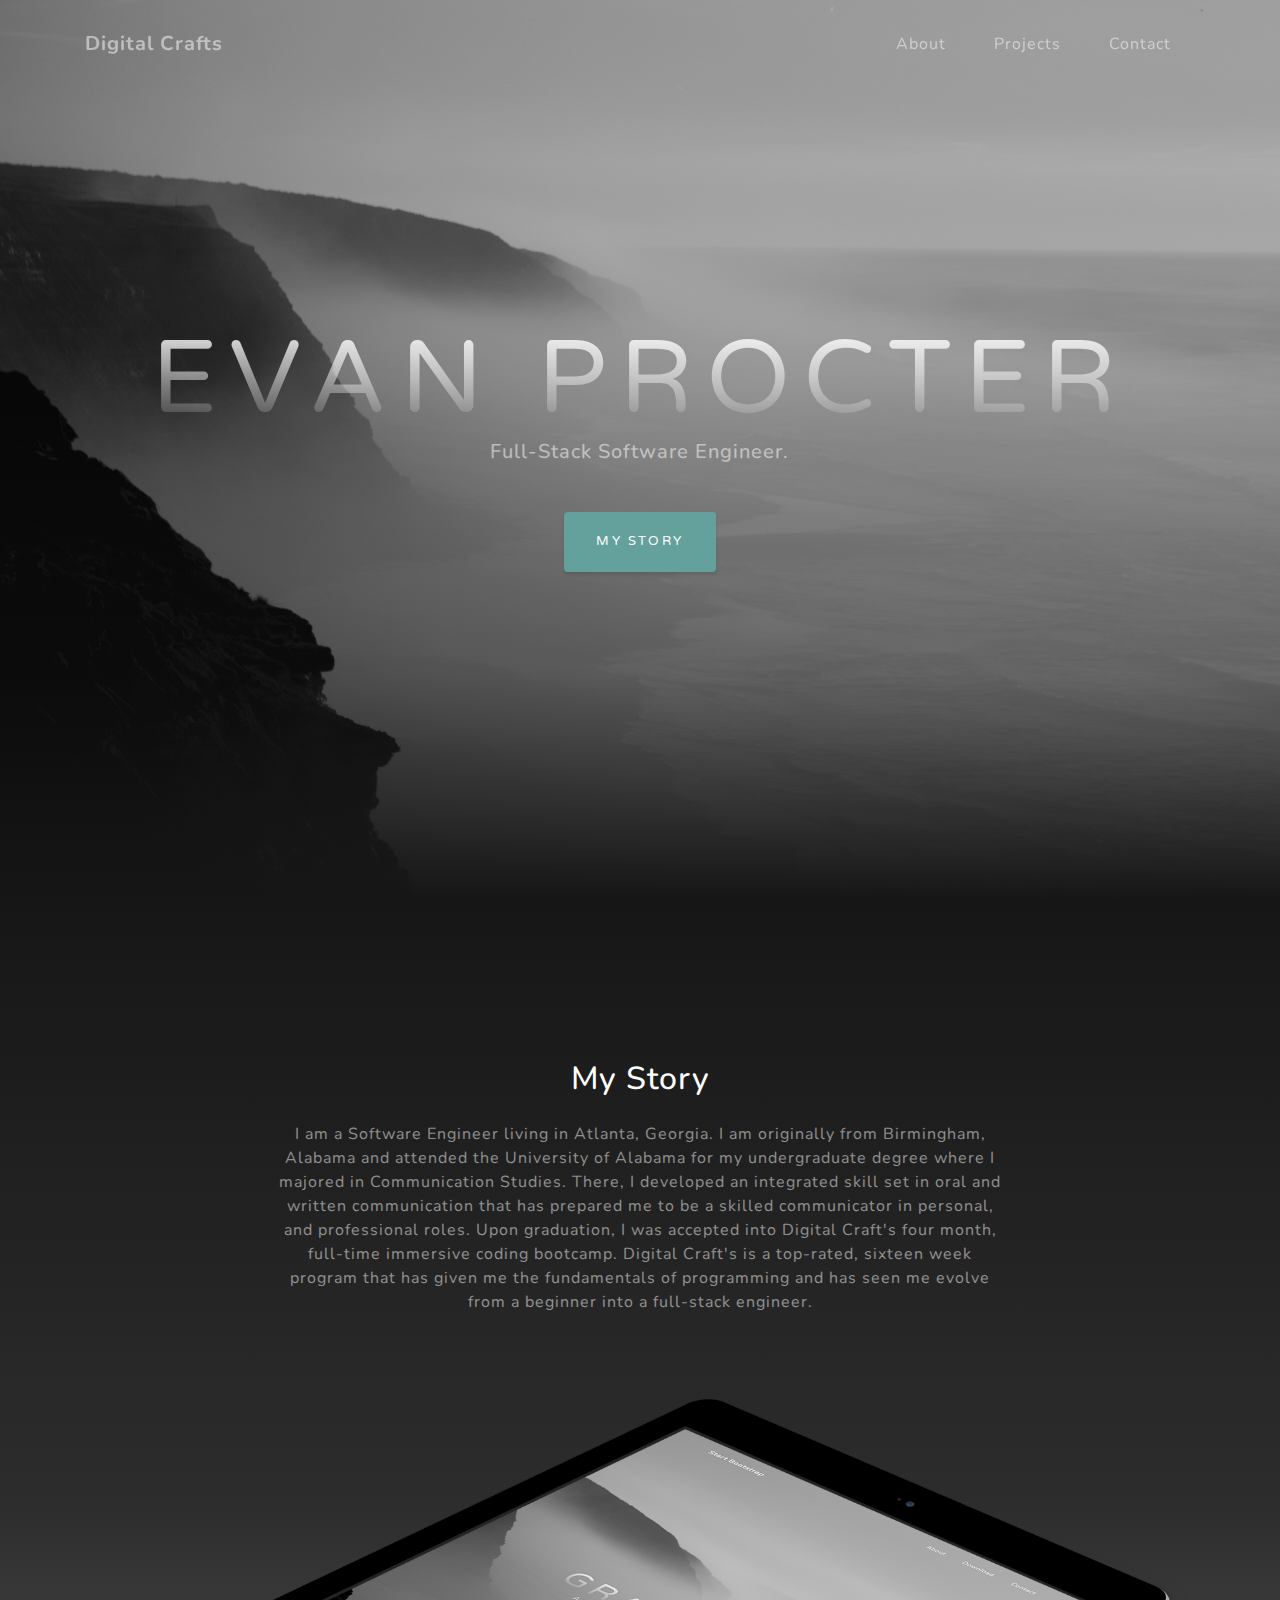
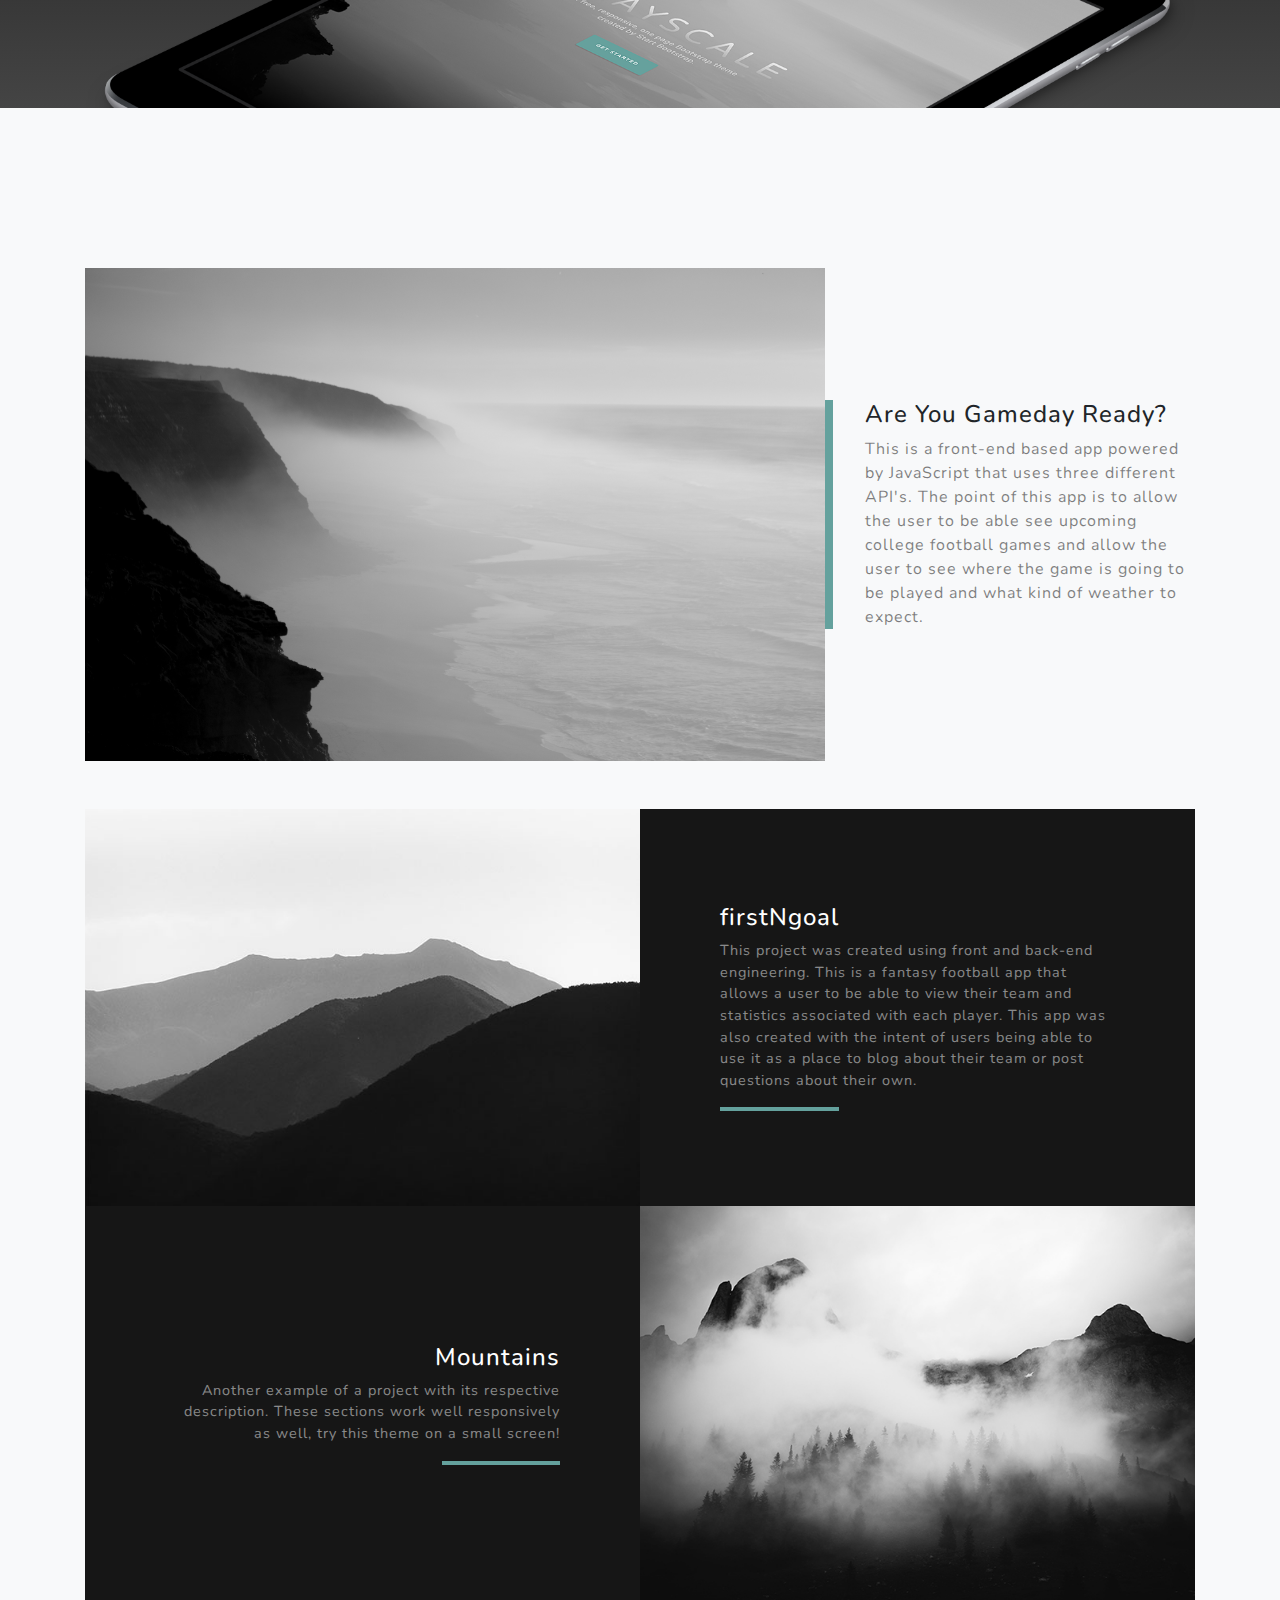
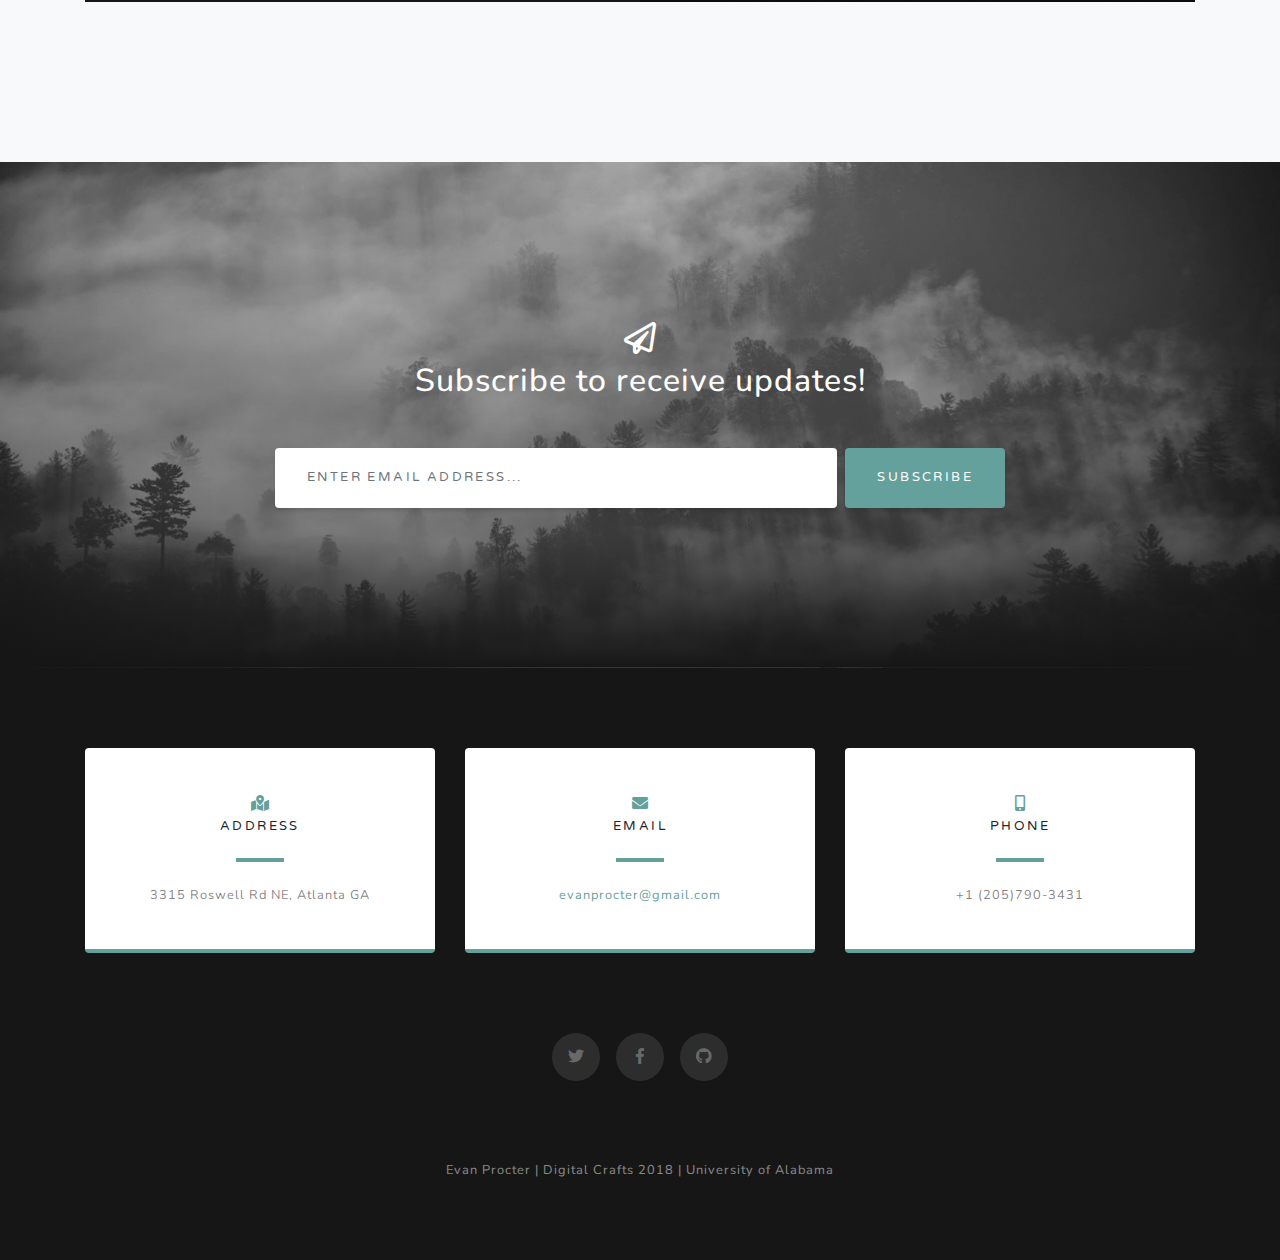
==== My Website/index.html @ a76a4a89 "added link tags to social media links at footer" ====
<!DOCTYPE html>
<html lang="en">

  <head>

    <meta charset="utf-8">
    <meta name="viewport" content="width=device-width, initial-scale=1, shrink-to-fit=no">
    <meta name="description" content="">
    <meta name="author" content="">

    <title>Evan Procter - Portfolio</title>

    <!-- Bootstrap core CSS -->
    <link href="vendor/bootstrap/css/bootstrap.min.css" rel="stylesheet">

    <!-- Custom fonts for this template -->
    <link href="vendor/fontawesome-free/css/all.min.css" rel="stylesheet">
    <link href="https://fonts.googleapis.com/css?family=Varela+Round" rel="stylesheet">
    <link href="https://fonts.googleapis.com/css?family=Nunito:200,200i,300,300i,400,400i,600,600i,700,700i,800,800i,900,900i" rel="stylesheet">

    <!-- Custom styles for this template -->
    <link href="css/grayscale.min.css" rel="stylesheet">

  </head>

  <body id="page-top">

    <!-- Navigation -->
    <nav class="navbar navbar-expand-lg navbar-light fixed-top" id="mainNav">
      <div class="container">
        <a class="navbar-brand js-scroll-trigger" href="#page-top">Digital Crafts</a>
        <button class="navbar-toggler navbar-toggler-right" type="button" data-toggle="collapse" data-target="#navbarResponsive" aria-controls="navbarResponsive" aria-expanded="false" aria-label="Toggle navigation">
          Menu
          <i class="fas fa-bars"></i>
        </button>
        <div class="collapse navbar-collapse" id="navbarResponsive">
          <ul class="navbar-nav ml-auto">
            <li class="nav-item">
              <a class="nav-link js-scroll-trigger" href="#about">About</a>
            </li>
            <li class="nav-item">
              <a class="nav-link js-scroll-trigger" href="#projects">Projects</a>
            </li>
            <li class="nav-item">
              <a class="nav-link js-scroll-trigger" href="#signup">Contact</a>
            </li>
          </ul>
        </div>
      </div>
    </nav>

    <!-- Header -->
    <header class="masthead">
      <div class="container d-flex h-100 align-items-center">
        <div class="mx-auto text-center">
          <h1 class="mx-auto my-0 text-uppercase">Evan Procter</h1>
          <h2 class="text-white-50 mx-auto mt-2 mb-5">Full-Stack Software Engineer.</h2>
          <a href="#about" class="btn btn-primary js-scroll-trigger">My Story</a>
        </div>
      </div>
    </header>

    <!-- About Section -->
    <section id="about" class="about-section text-center">
      <div class="container">
        <div class="row">
          <div class="col-lg-8 mx-auto">
            <h2 class="text-white mb-4">My Story</h2>
            <p class="text-white-50">I am a Software Engineer living in Atlanta, Georgia. I am originally from Birmingham, Alabama and attended the University of Alabama for my undergraduate degree where I majored in Communication Studies. There, I developed an integrated skill set in oral and written communication that has prepared me to be a skilled communicator in personal, and professional roles. Upon graduation, I was accepted into Digital Craft's four month, full-time immersive coding bootcamp. Digital Craft's is a top-rated, sixteen week program that has given me the fundamentals of programming and has seen me evolve from a beginner into a full-stack engineer.</p>
          </div>
        </div>
        <img src="img/ipad.png" class="img-fluid" alt="">
      </div>
    </section>

    <!-- Projects Section -->
    <section id="projects" class="projects-section bg-light">
      <div class="container">

        <!-- Featured Project Row -->
        <div class="row align-items-center no-gutters mb-4 mb-lg-5">
          <div class="col-xl-8 col-lg-7">
            <img class="img-fluid mb-3 mb-lg-0" src="img/bg-masthead.jpg" alt="">
          </div>
          <div class="col-xl-4 col-lg-5">
            <div class="featured-text text-center text-lg-left">
              <h4>Are You Gameday Ready?</h4>
              <p class="text-black-50 mb-0">This is a front-end based app powered by JavaScript that uses three different API's. The point of this app is to allow the user to be able see upcoming college football games and allow the user to see where the game is going to be played and what kind of weather to expect.</p>
            </div>
          </div>
        </div>

        <!-- Project One Row -->
        <div class="row justify-content-center no-gutters mb-5 mb-lg-0">
          <div class="col-lg-6">
            <img class="img-fluid" src="img/demo-image-01.jpg" alt="">
          </div>
          <div class="col-lg-6">
            <div class="bg-black text-center h-100 project">
              <div class="d-flex h-100">
                <div class="project-text w-100 my-auto text-center text-lg-left">
                  <h4 class="text-white">firstNgoal</h4>
                  <p class="mb-0 text-white-50">This project was created using front and back-end engineering. This is a fantasy football app that allows a user to be able to view their team and statistics associated with each player. This app was also created with the intent of users being able to use it as a place to blog about their team or post questions about their own.</p>
                  <hr class="d-none d-lg-block mb-0 ml-0">
                </div>
              </div>
            </div>
          </div>
        </div>

        <!-- Project Two Row -->
        <div class="row justify-content-center no-gutters">
          <div class="col-lg-6">
            <img class="img-fluid" src="img/demo-image-02.jpg" alt="">
          </div>
          <div class="col-lg-6 order-lg-first">
            <div class="bg-black text-center h-100 project">
              <div class="d-flex h-100">
                <div class="project-text w-100 my-auto text-center text-lg-right">
                  <h4 class="text-white">Mountains</h4>
                  <p class="mb-0 text-white-50">Another example of a project with its respective description. These sections work well responsively as well, try this theme on a small screen!</p>
                  <hr class="d-none d-lg-block mb-0 mr-0">
                </div>
              </div>
            </div>
          </div>
        </div>

      </div>
    </section>

    <!-- Signup Section -->
    <section id="signup" class="signup-section">
      <div class="container">
        <div class="row">
          <div class="col-md-10 col-lg-8 mx-auto text-center">

            <i class="far fa-paper-plane fa-2x mb-2 text-white"></i>
            <h2 class="text-white mb-5">Subscribe to receive updates!</h2>

            <form class="form-inline d-flex">
              <input type="email" class="form-control flex-fill mr-0 mr-sm-2 mb-3 mb-sm-0" id="inputEmail" placeholder="Enter email address...">
              <button type="submit" class="btn btn-primary mx-auto">Subscribe</button>
            </form>

          </div>
        </div>
      </div>
    </section>

    <!-- Contact Section -->
    <section class="contact-section bg-black">
      <div class="container">

        <div class="row">

          <div class="col-md-4 mb-3 mb-md-0">
            <div class="card py-4 h-100">
              <div class="card-body text-center">
                <i class="fas fa-map-marked-alt text-primary mb-2"></i>
                <h4 class="text-uppercase m-0">Address</h4>
                <hr class="my-4">
                <div class="small text-black-50">3315 Roswell Rd NE, Atlanta GA</div>
              </div>
            </div>
          </div>

          <div class="col-md-4 mb-3 mb-md-0">
            <div class="card py-4 h-100">
              <div class="card-body text-center">
                <i class="fas fa-envelope text-primary mb-2"></i>
                <h4 class="text-uppercase m-0">Email</h4>
                <hr class="my-4">
                <div class="small text-black-50">
                  <a href="#">evanprocter@gmail.com</a>
                </div>
              </div>
            </div>
          </div>

          <div class="col-md-4 mb-3 mb-md-0">
            <div class="card py-4 h-100">
              <div class="card-body text-center">
                <i class="fas fa-mobile-alt text-primary mb-2"></i>
                <h4 class="text-uppercase m-0">Phone</h4>
                <hr class="my-4">
                <div class="small text-black-50">+1 (205)790-3431</div>
              </div>
            </div>
          </div>
        </div>

        <div class="social d-flex justify-content-center">
          <a href="https://www.twitter.com/evan_procter12" class="mx-2">
            <i class="fab fa-twitter"></i>
          </a>
          <a href="https://www.facebook.com/evanprocter" class="mx-2">
            <i class="fab fa-facebook-f"></i>
          </a>
          <a href="https://github.com/evanprocter" class="mx-2">
            <i class="fab fa-github"></i>
          </a>
        </div>

      </div>
    </section>

    <!-- Footer -->
    <footer class="bg-black small text-center text-white-50">
      <div class="container">
        Evan Procter | Digital Crafts 2018 | University of Alabama
      </div>
    </footer>

    <!-- Bootstrap core JavaScript -->
    <script src="vendor/jquery/jquery.min.js"></script>
    <script src="vendor/bootstrap/js/bootstrap.bundle.min.js"></script>

    <!-- Plugin JavaScript -->
    <script src="vendor/jquery-easing/jquery.easing.min.js"></script>

    <!-- Custom scripts for this template -->
    <script src="js/grayscale.min.js"></script>

  </body>

</html>
---- My Website/vendor/fontawesome-free/css/all.min.css ----
/*!
 * Font Awesome Free 5.3.1 by @fontawesome - https://fontawesome.com
 * License - https://fontawesome.com/license/free (Icons: CC BY 4.0, Fonts: SIL OFL 1.1, Code: MIT License)
 */
.fa,.fab,.fal,.far,.fas{-moz-osx-font-smoothing:grayscale;-webkit-font-smoothing:antialiased;display:inline-block;font-style:normal;font-variant:normal;text-rendering:auto;line-height:1}.fa-lg{font-size:1.33333em;line-height:.75em;vertical-align:-.0667em}.fa-xs{font-size:.75em}.fa-sm{font-size:.875em}.fa-1x{font-size:1em}.fa-2x{font-size:2em}.fa-3x{font-size:3em}.fa-4x{font-size:4em}.fa-5x{font-size:5em}.fa-6x{font-size:6em}.fa-7x{font-size:7em}.fa-8x{font-size:8em}.fa-9x{font-size:9em}.fa-10x{font-size:10em}.fa-fw{text-align:center;width:1.25em}.fa-ul{list-style-type:none;margin-left:2.5em;padding-left:0}.fa-ul>li{position:relative}.fa-li{left:-2em;position:absolute;text-align:center;width:2em;line-height:inherit}.fa-border{border:.08em solid #eee;border-radius:.1em;padding:.2em .25em .15em}.fa-pull-left{float:left}.fa-pull-right{float:right}.fa.fa-pull-left,.fab.fa-pull-left,.fal.fa-pull-left,.far.fa-pull-left,.fas.fa-pull-left{margin-right:.3em}.fa.fa-pull-right,.fab.fa-pull-right,.fal.fa-pull-right,.far.fa-pull-right,.fas.fa-pull-right{margin-left:.3em}.fa-spin{animation:fa-spin 2s infinite linear}.fa-pulse{animation:fa-spin 1s infinite steps(8)}@keyframes fa-spin{0%{transform:rotate(0deg)}to{transform:rotate(1turn)}}.fa-rotate-90{-ms-filter:"progid:DXImageTransform.Microsoft.BasicImage(rotation=1)";transform:rotate(90deg)}.fa-rotate-180{-ms-filter:"progid:DXImageTransform.Microsoft.BasicImage(rotation=2)";transform:rotate(180deg)}.fa-rotate-270{-ms-filter:"progid:DXImageTransform.Microsoft.BasicImage(rotation=3)";transform:rotate(270deg)}.fa-flip-horizontal{-ms-filter:"progid:DXImageTransform.Microsoft.BasicImage(rotation=0, mirror=1)";transform:scaleX(-1)}.fa-flip-vertical{transform:scaleY(-1)}.fa-flip-horizontal.fa-flip-vertical,.fa-flip-vertical{-ms-filter:"progid:DXImageTransform.Microsoft.BasicImage(rotation=2, mirror=1)"}.fa-flip-horizontal.fa-flip-vertical{transform:scale(-1)}:root .fa-flip-horizontal,:root .fa-flip-vertical,:root .fa-rotate-90,:root .fa-rotate-180,:root .fa-rotate-270{-webkit-filter:none;filter:none}.fa-stack{display:inline-block;height:2em;line-height:2em;position:relative;vertical-align:middle;width:2em}.fa-stack-1x,.fa-stack-2x{left:0;position:absolute;text-align:center;width:100%}.fa-stack-1x{line-height:inherit}.fa-stack-2x{font-size:2em}.fa-inverse{color:#fff}.fa-500px:before{content:"\f26e"}.fa-accessible-icon:before{content:"\f368"}.fa-accusoft:before{content:"\f369"}.fa-ad:before{content:"\f641"}.fa-address-book:before{content:"\f2b9"}.fa-address-card:before{content:"\f2bb"}.fa-adjust:before{content:"\f042"}.fa-adn:before{content:"\f170"}.fa-adversal:before{content:"\f36a"}.fa-affiliatetheme:before{content:"\f36b"}.fa-air-freshener:before{content:"\f5d0"}.fa-algolia:before{content:"\f36c"}.fa-align-center:before{content:"\f037"}.fa-align-justify:before{content:"\f039"}.fa-align-left:before{content:"\f036"}.fa-align-right:before{content:"\f038"}.fa-alipay:before{content:"\f642"}.fa-allergies:before{content:"\f461"}.fa-amazon:before{content:"\f270"}.fa-amazon-pay:before{content:"\f42c"}.fa-ambulance:before{content:"\f0f9"}.fa-american-sign-language-interpreting:before{content:"\f2a3"}.fa-amilia:before{content:"\f36d"}.fa-anchor:before{content:"\f13d"}.fa-android:before{content:"\f17b"}.fa-angellist:before{content:"\f209"}.fa-angle-double-down:before{content:"\f103"}.fa-angle-double-left:before{content:"\f100"}.fa-angle-double-right:before{content:"\f101"}.fa-angle-double-up:before{content:"\f102"}.fa-angle-down:before{content:"\f107"}.fa-angle-left:before{content:"\f104"}.fa-angle-right:before{content:"\f105"}.fa-angle-up:before{content:"\f106"}.fa-angry:before{content:"\f556"}.fa-angrycreative:before{content:"\f36e"}.fa-angular:before{content:"\f420"}.fa-ankh:before{content:"\f644"}.fa-app-store:before{content:"\f36f"}.fa-app-store-ios:before{content:"\f370"}.fa-apper:before{content:"\f371"}.fa-apple:before{content:"\f179"}.fa-apple-alt:before{content:"\f5d1"}.fa-apple-pay:before{content:"\f415"}.fa-archive:before{content:"\f187"}.fa-archway:before{content:"\f557"}.fa-arrow-alt-circle-down:before{content:"\f358"}.fa-arrow-alt-circle-left:before{content:"\f359"}.fa-arrow-alt-circle-right:before{content:"\f35a"}.fa-arrow-alt-circle-up:before{content:"\f35b"}.fa-arrow-circle-down:before{content:"\f0ab"}.fa-arrow-circle-left:before{content:"\f0a8"}.fa-arrow-circle-right:before{content:"\f0a9"}.fa-arrow-circle-up:before{content:"\f0aa"}.fa-arrow-down:before{content:"\f063"}.fa-arrow-left:before{content:"\f060"}.fa-arrow-right:before{content:"\f061"}.fa-arrow-up:before{content:"\f062"}.fa-arrows-alt:before{content:"\f0b2"}.fa-arrows-alt-h:before{content:"\f337"}.fa-arrows-alt-v:before{content:"\f338"}.fa-assistive-listening-systems:before{content:"\f2a2"}.fa-asterisk:before{content:"\f069"}.fa-asymmetrik:before{content:"\f372"}.fa-at:before{content:"\f1fa"}.fa-atlas:before{content:"\f558"}.fa-atom:before{content:"\f5d2"}.fa-audible:before{content:"\f373"}.fa-audio-description:before{content:"\f29e"}.fa-autoprefixer:before{content:"\f41c"}.fa-avianex:before{content:"\f374"}.fa-aviato:before{content:"\f421"}.fa-award:before{content:"\f559"}.fa-aws:before{content:"\f375"}.fa-backspace:before{content:"\f55a"}.fa-backward:before{content:"\f04a"}.fa-balance-scale:before{content:"\f24e"}.fa-ban:before{content:"\f05e"}.fa-band-aid:before{content:"\f462"}.fa-bandcamp:before{content:"\f2d5"}.fa-barcode:before{content:"\f02a"}.fa-bars:before{content:"\f0c9"}.fa-baseball-ball:before{content:"\f433"}.fa-basketball-ball:before{content:"\f434"}.fa-bath:before{content:"\f2cd"}.fa-battery-empty:before{content:"\f244"}.fa-battery-full:before{content:"\f240"}.fa-battery-half:before{content:"\f242"}.fa-battery-quarter:before{content:"\f243"}.fa-battery-three-quarters:before{content:"\f241"}.fa-bed:before{content:"\f236"}.fa-beer:before{content:"\f0fc"}.fa-behance:before{content:"\f1b4"}.fa-behance-square:before{content:"\f1b5"}.fa-bell:before{content:"\f0f3"}.fa-bell-slash:before{content:"\f1f6"}.fa-bezier-curve:before{content:"\f55b"}.fa-bible:before{content:"\f647"}.fa-bicycle:before{content:"\f206"}.fa-bimobject:before{content:"\f378"}.fa-binoculars:before{content:"\f1e5"}.fa-birthday-cake:before{content:"\f1fd"}.fa-bitbucket:before{content:"\f171"}.fa-bitcoin:before{content:"\f379"}.fa-bity:before{content:"\f37a"}.fa-black-tie:before{content:"\f27e"}.fa-blackberry:before{content:"\f37b"}.fa-blender:before{content:"\f517"}.fa-blind:before{content:"\f29d"}.fa-blogger:before{content:"\f37c"}.fa-blogger-b:before{content:"\f37d"}.fa-bluetooth:before{content:"\f293"}.fa-bluetooth-b:before{content:"\f294"}.fa-bold:before{content:"\f032"}.fa-bolt:before{content:"\f0e7"}.fa-bomb:before{content:"\f1e2"}.fa-bone:before{content:"\f5d7"}.fa-bong:before{content:"\f55c"}.fa-book:before{content:"\f02d"}.fa-book-open:before{content:"\f518"}.fa-book-reader:before{content:"\f5da"}.fa-bookmark:before{content:"\f02e"}.fa-bowling-ball:before{content:"\f436"}.fa-box:before{content:"\f466"}.fa-box-open:before{content:"\f49e"}.fa-boxes:before{content:"\f468"}.fa-braille:before{content:"\f2a1"}.fa-brain:before{content:"\f5dc"}.fa-briefcase:before{content:"\f0b1"}.fa-briefcase-medical:before{content:"\f469"}.fa-broadcast-tower:before{content:"\f519"}.fa-broom:before{content:"\f51a"}.fa-brush:before{content:"\f55d"}.fa-btc:before{content:"\f15a"}.fa-bug:before{content:"\f188"}.fa-building:before{content:"\f1ad"}.fa-bullhorn:before{content:"\f0a1"}.fa-bullseye:before{content:"\f140"}.fa-burn:before{content:"\f46a"}.fa-buromobelexperte:before{content:"\f37f"}.fa-bus:before{content:"\f207"}.fa-bus-alt:before{content:"\f55e"}.fa-business-time:before{content:"\f64a"}.fa-buysellads:before{content:"\f20d"}.fa-calculator:before{content:"\f1ec"}.fa-calendar:before{content:"\f133"}.fa-calendar-alt:before{content:"\f073"}.fa-calendar-check:before{content:"\f274"}.fa-calendar-minus:before{content:"\f272"}.fa-calendar-plus:before{content:"\f271"}.fa-calendar-times:before{content:"\f273"}.fa-camera:before{content:"\f030"}.fa-camera-retro:before{content:"\f083"}.fa-cannabis:before{content:"\f55f"}.fa-capsules:before{content:"\f46b"}.fa-car:before{content:"\f1b9"}.fa-car-alt:before{content:"\f5de"}.fa-car-battery:before{content:"\f5df"}.fa-car-crash:before{content:"\f5e1"}.fa-car-side:before{content:"\f5e4"}.fa-caret-down:before{content:"\f0d7"}.fa-caret-left:before{content:"\f0d9"}.fa-caret-right:before{content:"\f0da"}.fa-caret-square-down:before{content:"\f150"}.fa-caret-square-left:before{content:"\f191"}.fa-caret-square-right:before{content:"\f152"}.fa-caret-square-up:before{content:"\f151"}.fa-caret-up:before{content:"\f0d8"}.fa-cart-arrow-down:before{content:"\f218"}.fa-cart-plus:before{content:"\f217"}.fa-cc-amazon-pay:before{content:"\f42d"}.fa-cc-amex:before{content:"\f1f3"}.fa-cc-apple-pay:before{content:"\f416"}.fa-cc-diners-club:before{content:"\f24c"}.fa-cc-discover:before{content:"\f1f2"}.fa-cc-jcb:before{content:"\f24b"}.fa-cc-mastercard:before{content:"\f1f1"}.fa-cc-paypal:before{content:"\f1f4"}.fa-cc-stripe:before{content:"\f1f5"}.fa-cc-visa:before{content:"\f1f0"}.fa-centercode:before{content:"\f380"}.fa-certificate:before{content:"\f0a3"}.fa-chalkboard:before{content:"\f51b"}.fa-chalkboard-teacher:before{content:"\f51c"}.fa-charging-station:before{content:"\f5e7"}.fa-chart-area:before{content:"\f1fe"}.fa-chart-bar:before{content:"\f080"}.fa-chart-line:before{content:"\f201"}.fa-chart-pie:before{content:"\f200"}.fa-check:before{content:"\f00c"}.fa-check-circle:before{content:"\f058"}.fa-check-double:before{content:"\f560"}.fa-check-square:before{content:"\f14a"}.fa-chess:before{content:"\f439"}.fa-chess-bishop:before{content:"\f43a"}.fa-chess-board:before{content:"\f43c"}.fa-chess-king:before{content:"\f43f"}.fa-chess-knight:before{content:"\f441"}.fa-chess-pawn:before{content:"\f443"}.fa-chess-queen:before{content:"\f445"}.fa-chess-rook:before{content:"\f447"}.fa-chevron-circle-down:before{content:"\f13a"}.fa-chevron-circle-left:before{content:"\f137"}.fa-chevron-circle-right:before{content:"\f138"}.fa-chevron-circle-up:before{content:"\f139"}.fa-chevron-down:before{content:"\f078"}.fa-chevron-left:before{content:"\f053"}.fa-chevron-right:before{content:"\f054"}.fa-chevron-up:before{content:"\f077"}.fa-child:before{content:"\f1ae"}.fa-chrome:before{content:"\f268"}.fa-church:before{content:"\f51d"}.fa-circle:before{content:"\f111"}.fa-circle-notch:before{content:"\f1ce"}.fa-city:before{content:"\f64f"}.fa-clipboard:before{content:"\f328"}.fa-clipboard-check:before{content:"\f46c"}.fa-clipboard-list:before{content:"\f46d"}.fa-clock:before{content:"\f017"}.fa-clone:before{content:"\f24d"}.fa-closed-captioning:before{content:"\f20a"}.fa-cloud:before{content:"\f0c2"}.fa-cloud-download-alt:before{content:"\f381"}.fa-cloud-upload-alt:before{content:"\f382"}.fa-cloudscale:before{content:"\f383"}.fa-cloudsmith:before{content:"\f384"}.fa-cloudversify:before{content:"\f385"}.fa-cocktail:before{content:"\f561"}.fa-code:before{content:"\f121"}.fa-code-branch:before{content:"\f126"}.fa-codepen:before{content:"\f1cb"}.fa-codiepie:before{content:"\f284"}.fa-coffee:before{content:"\f0f4"}.fa-cog:before{content:"\f013"}.fa-cogs:before{content:"\f085"}.fa-coins:before{content:"\f51e"}.fa-columns:before{content:"\f0db"}.fa-comment:before{content:"\f075"}.fa-comment-alt:before{content:"\f27a"}.fa-comment-dollar:before{content:"\f651"}.fa-comment-dots:before{content:"\f4ad"}.fa-comment-slash:before{content:"\f4b3"}.fa-comments:before{content:"\f086"}.fa-comments-dollar:before{content:"\f653"}.fa-compact-disc:before{content:"\f51f"}.fa-compass:before{content:"\f14e"}.fa-compress:before{content:"\f066"}.fa-concierge-bell:before{content:"\f562"}.fa-connectdevelop:before{content:"\f20e"}.fa-contao:before{content:"\f26d"}.fa-cookie:before{content:"\f563"}.fa-cookie-bite:before{content:"\f564"}.fa-copy:before{content:"\f0c5"}.fa-copyright:before{content:"\f1f9"}.fa-couch:before{content:"\f4b8"}.fa-cpanel:before{content:"\f388"}.fa-creative-commons:before{content:"\f25e"}.fa-creative-commons-by:before{content:"\f4e7"}.fa-creative-commons-nc:before{content:"\f4e8"}.fa-creative-commons-nc-eu:before{content:"\f4e9"}.fa-creative-commons-nc-jp:before{content:"\f4ea"}.fa-creative-commons-nd:before{content:"\f4eb"}.fa-creative-commons-pd:before{content:"\f4ec"}.fa-creative-commons-pd-alt:before{content:"\f4ed"}.fa-creative-commons-remix:before{content:"\f4ee"}.fa-creative-commons-sa:before{content:"\f4ef"}.fa-creative-commons-sampling:before{content:"\f4f0"}.fa-creative-commons-sampling-plus:before{content:"\f4f1"}.fa-creative-commons-share:before{content:"\f4f2"}.fa-credit-card:before{content:"\f09d"}.fa-crop:before{content:"\f125"}.fa-crop-alt:before{content:"\f565"}.fa-cross:before{content:"\f654"}.fa-crosshairs:before{content:"\f05b"}.fa-crow:before{content:"\f520"}.fa-crown:before{content:"\f521"}.fa-css3:before{content:"\f13c"}.fa-css3-alt:before{content:"\f38b"}.fa-cube:before{content:"\f1b2"}.fa-cubes:before{content:"\f1b3"}.fa-cut:before{content:"\f0c4"}.fa-cuttlefish:before{content:"\f38c"}.fa-d-and-d:before{content:"\f38d"}.fa-dashcube:before{content:"\f210"}.fa-database:before{content:"\f1c0"}.fa-deaf:before{content:"\f2a4"}.fa-delicious:before{content:"\f1a5"}.fa-deploydog:before{content:"\f38e"}.fa-deskpro:before{content:"\f38f"}.fa-desktop:before{content:"\f108"}.fa-deviantart:before{content:"\f1bd"}.fa-dharmachakra:before{content:"\f655"}.fa-diagnoses:before{content:"\f470"}.fa-dice:before{content:"\f522"}.fa-dice-five:before{content:"\f523"}.fa-dice-four:before{content:"\f524"}.fa-dice-one:before{content:"\f525"}.fa-dice-six:before{content:"\f526"}.fa-dice-three:before{content:"\f527"}.fa-dice-two:before{content:"\f528"}.fa-digg:before{content:"\f1a6"}.fa-digital-ocean:before{content:"\f391"}.fa-digital-tachograph:before{content:"\f566"}.fa-directions:before{content:"\f5eb"}.fa-discord:before{content:"\f392"}.fa-discourse:before{content:"\f393"}.fa-divide:before{content:"\f529"}.fa-dizzy:before{content:"\f567"}.fa-dna:before{content:"\f471"}.fa-dochub:before{content:"\f394"}.fa-docker:before{content:"\f395"}.fa-dollar-sign:before{content:"\f155"}.fa-dolly:before{content:"\f472"}.fa-dolly-flatbed:before{content:"\f474"}.fa-donate:before{content:"\f4b9"}.fa-door-closed:before{content:"\f52a"}.fa-door-open:before{content:"\f52b"}.fa-dot-circle:before{content:"\f192"}.fa-dove:before{content:"\f4ba"}.fa-download:before{content:"\f019"}.fa-draft2digital:before{content:"\f396"}.fa-drafting-compass:before{content:"\f568"}.fa-draw-polygon:before{content:"\f5ee"}.fa-dribbble:before{content:"\f17d"}.fa-dribbble-square:before{content:"\f397"}.fa-dropbox:before{content:"\f16b"}.fa-drum:before{content:"\f569"}.fa-drum-steelpan:before{content:"\f56a"}.fa-drupal:before{content:"\f1a9"}.fa-dumbbell:before{content:"\f44b"}.fa-dyalog:before{content:"\f399"}.fa-earlybirds:before{content:"\f39a"}.fa-ebay:before{content:"\f4f4"}.fa-edge:before{content:"\f282"}.fa-edit:before{content:"\f044"}.fa-eject:before{content:"\f052"}.fa-elementor:before{content:"\f430"}.fa-ellipsis-h:before{content:"\f141"}.fa-ellipsis-v:before{content:"\f142"}.fa-ello:before{content:"\f5f1"}.fa-ember:before{content:"\f423"}.fa-empire:before{content:"\f1d1"}.fa-envelope:before{content:"\f0e0"}.fa-envelope-open:before{content:"\f2b6"}.fa-envelope-open-text:before{content:"\f658"}.fa-envelope-square:before{content:"\f199"}.fa-envira:before{content:"\f299"}.fa-equals:before{content:"\f52c"}.fa-eraser:before{content:"\f12d"}.fa-erlang:before{content:"\f39d"}.fa-ethereum:before{content:"\f42e"}.fa-etsy:before{content:"\f2d7"}.fa-euro-sign:before{content:"\f153"}.fa-exchange-alt:before{content:"\f362"}.fa-exclamation:before{content:"\f12a"}.fa-exclamation-circle:before{content:"\f06a"}.fa-exclamation-triangle:before{content:"\f071"}.fa-expand:before{content:"\f065"}.fa-expand-arrows-alt:before{content:"\f31e"}.fa-expeditedssl:before{content:"\f23e"}.fa-external-link-alt:before{content:"\f35d"}.fa-external-link-square-alt:before{content:"\f360"}.fa-eye:before{content:"\f06e"}.fa-eye-dropper:before{content:"\f1fb"}.fa-eye-slash:before{content:"\f070"}.fa-facebook:before{content:"\f09a"}.fa-facebook-f:before{content:"\f39e"}.fa-facebook-messenger:before{content:"\f39f"}.fa-facebook-square:before{content:"\f082"}.fa-fast-backward:before{content:"\f049"}.fa-fast-forward:before{content:"\f050"}.fa-fax:before{content:"\f1ac"}.fa-feather:before{content:"\f52d"}.fa-feather-alt:before{content:"\f56b"}.fa-female:before{content:"\f182"}.fa-fighter-jet:before{content:"\f0fb"}.fa-file:before{content:"\f15b"}.fa-file-alt:before{content:"\f15c"}.fa-file-archive:before{content:"\f1c6"}.fa-file-audio:before{content:"\f1c7"}.fa-file-code:before{content:"\f1c9"}.fa-file-contract:before{content:"\f56c"}.fa-file-download:before{content:"\f56d"}.fa-file-excel:before{content:"\f1c3"}.fa-file-export:before{content:"\f56e"}.fa-file-image:before{content:"\f1c5"}.fa-file-import:before{content:"\f56f"}.fa-file-invoice:before{content:"\f570"}.fa-file-invoice-dollar:before{content:"\f571"}.fa-file-medical:before{content:"\f477"}.fa-file-medical-alt:before{content:"\f478"}.fa-file-pdf:before{content:"\f1c1"}.fa-file-powerpoint:before{content:"\f1c4"}.fa-file-prescription:before{content:"\f572"}.fa-file-signature:before{content:"\f573"}.fa-file-upload:before{content:"\f574"}.fa-file-video:before{content:"\f1c8"}.fa-file-word:before{content:"\f1c2"}.fa-fill:before{content:"\f575"}.fa-fill-drip:before{content:"\f576"}.fa-film:before{content:"\f008"}.fa-filter:before{content:"\f0b0"}.fa-fingerprint:before{content:"\f577"}.fa-fire:before{content:"\f06d"}.fa-fire-extinguisher:before{content:"\f134"}.fa-firefox:before{content:"\f269"}.fa-first-aid:before{content:"\f479"}.fa-first-order:before{content:"\f2b0"}.fa-first-order-alt:before{content:"\f50a"}.fa-firstdraft:before{content:"\f3a1"}.fa-fish:before{content:"\f578"}.fa-flag:before{content:"\f024"}.fa-flag-checkered:before{content:"\f11e"}.fa-flask:before{content:"\f0c3"}.fa-flickr:before{content:"\f16e"}.fa-flipboard:before{content:"\f44d"}.fa-flushed:before{content:"\f579"}.fa-fly:before{content:"\f417"}.fa-folder:before{content:"\f07b"}.fa-folder-minus:before{content:"\f65d"}.fa-folder-open:before{content:"\f07c"}.fa-folder-plus:before{content:"\f65e"}.fa-font:before{content:"\f031"}.fa-font-awesome:before{content:"\f2b4"}.fa-font-awesome-alt:before{content:"\f35c"}.fa-font-awesome-flag:before{content:"\f425"}.fa-font-awesome-logo-full:before{content:"\f4e6"}.fa-fonticons:before{content:"\f280"}.fa-fonticons-fi:before{content:"\f3a2"}.fa-football-ball:before{content:"\f44e"}.fa-fort-awesome:before{content:"\f286"}.fa-fort-awesome-alt:before{content:"\f3a3"}.fa-forumbee:before{content:"\f211"}.fa-forward:before{content:"\f04e"}.fa-foursquare:before{content:"\f180"}.fa-free-code-camp:before{content:"\f2c5"}.fa-freebsd:before{content:"\f3a4"}.fa-frog:before{content:"\f52e"}.fa-frown:before{content:"\f119"}.fa-frown-open:before{content:"\f57a"}.fa-fulcrum:before{content:"\f50b"}.fa-funnel-dollar:before{content:"\f662"}.fa-futbol:before{content:"\f1e3"}.fa-galactic-republic:before{content:"\f50c"}.fa-galactic-senate:before{content:"\f50d"}.fa-gamepad:before{content:"\f11b"}.fa-gas-pump:before{content:"\f52f"}.fa-gavel:before{content:"\f0e3"}.fa-gem:before{content:"\f3a5"}.fa-genderless:before{content:"\f22d"}.fa-get-pocket:before{content:"\f265"}.fa-gg:before{content:"\f260"}.fa-gg-circle:before{content:"\f261"}.fa-gift:before{content:"\f06b"}.fa-git:before{content:"\f1d3"}.fa-git-square:before{content:"\f1d2"}.fa-github:before{content:"\f09b"}.fa-github-alt:before{content:"\f113"}.fa-github-square:before{content:"\f092"}.fa-gitkraken:before{content:"\f3a6"}.fa-gitlab:before{content:"\f296"}.fa-gitter:before{content:"\f426"}.fa-glass-martini:before{content:"\f000"}.fa-glass-martini-alt:before{content:"\f57b"}.fa-glasses:before{content:"\f530"}.fa-glide:before{content:"\f2a5"}.fa-glide-g:before{content:"\f2a6"}.fa-globe:before{content:"\f0ac"}.fa-globe-africa:before{content:"\f57c"}.fa-globe-americas:before{content:"\f57d"}.fa-globe-asia:before{content:"\f57e"}.fa-gofore:before{content:"\f3a7"}.fa-golf-ball:before{content:"\f450"}.fa-goodreads:before{content:"\f3a8"}.fa-goodreads-g:before{content:"\f3a9"}.fa-google:before{content:"\f1a0"}.fa-google-drive:before{content:"\f3aa"}.fa-google-play:before{content:"\f3ab"}.fa-google-plus:before{content:"\f2b3"}.fa-google-plus-g:before{content:"\f0d5"}.fa-google-plus-square:before{content:"\f0d4"}.fa-google-wallet:before{content:"\f1ee"}.fa-gopuram:before{content:"\f664"}.fa-graduation-cap:before{content:"\f19d"}.fa-gratipay:before{content:"\f184"}.fa-grav:before{content:"\f2d6"}.fa-greater-than:before{content:"\f531"}.fa-greater-than-equal:before{content:"\f532"}.fa-grimace:before{content:"\f57f"}.fa-grin:before{content:"\f580"}.fa-grin-alt:before{content:"\f581"}.fa-grin-beam:before{content:"\f582"}.fa-grin-beam-sweat:before{content:"\f583"}.fa-grin-hearts:before{content:"\f584"}.fa-grin-squint:before{content:"\f585"}.fa-grin-squint-tears:before{content:"\f586"}.fa-grin-stars:before{content:"\f587"}.fa-grin-tears:before{content:"\f588"}.fa-grin-tongue:before{content:"\f589"}.fa-grin-tongue-squint:before{content:"\f58a"}.fa-grin-tongue-wink:before{content:"\f58b"}.fa-grin-wink:before{content:"\f58c"}.fa-grip-horizontal:before{content:"\f58d"}.fa-grip-vertical:before{content:"\f58e"}.fa-gripfire:before{content:"\f3ac"}.fa-grunt:before{content:"\f3ad"}.fa-gulp:before{content:"\f3ae"}.fa-h-square:before{content:"\f0fd"}.fa-hacker-news:before{content:"\f1d4"}.fa-hacker-news-square:before{content:"\f3af"}.fa-hackerrank:before{content:"\f5f7"}.fa-hamsa:before{content:"\f665"}.fa-hand-holding:before{content:"\f4bd"}.fa-hand-holding-heart:before{content:"\f4be"}.fa-hand-holding-usd:before{content:"\f4c0"}.fa-hand-lizard:before{content:"\f258"}.fa-hand-paper:before{content:"\f256"}.fa-hand-peace:before{content:"\f25b"}.fa-hand-point-down:before{content:"\f0a7"}.fa-hand-point-left:before{content:"\f0a5"}.fa-hand-point-right:before{content:"\f0a4"}.fa-hand-point-up:before{content:"\f0a6"}.fa-hand-pointer:before{content:"\f25a"}.fa-hand-rock:before{content:"\f255"}.fa-hand-scissors:before{content:"\f257"}.fa-hand-spock:before{content:"\f259"}.fa-hands:before{content:"\f4c2"}.fa-hands-helping:before{content:"\f4c4"}.fa-handshake:before{content:"\f2b5"}.fa-hashtag:before{content:"\f292"}.fa-haykal:before{content:"\f666"}.fa-hdd:before{content:"\f0a0"}.fa-heading:before{content:"\f1dc"}.fa-headphones:before{content:"\f025"}.fa-headphones-alt:before{content:"\f58f"}.fa-headset:before{content:"\f590"}.fa-heart:before{content:"\f004"}.fa-heartbeat:before{content:"\f21e"}.fa-helicopter:before{content:"\f533"}.fa-highlighter:before{content:"\f591"}.fa-hips:before{content:"\f452"}.fa-hire-a-helper:before{content:"\f3b0"}.fa-history:before{content:"\f1da"}.fa-hockey-puck:before{content:"\f453"}.fa-home:before{content:"\f015"}.fa-hooli:before{content:"\f427"}.fa-hornbill:before{content:"\f592"}.fa-hospital:before{content:"\f0f8"}.fa-hospital-alt:before{content:"\f47d"}.fa-hospital-symbol:before{content:"\f47e"}.fa-hot-tub:before{content:"\f593"}.fa-hotel:before{content:"\f594"}.fa-hotjar:before{content:"\f3b1"}.fa-hourglass:before{content:"\f254"}.fa-hourglass-end:before{content:"\f253"}.fa-hourglass-half:before{content:"\f252"}.fa-hourglass-start:before{content:"\f251"}.fa-houzz:before{content:"\f27c"}.fa-html5:before{content:"\f13b"}.fa-hubspot:before{content:"\f3b2"}.fa-i-cursor:before{content:"\f246"}.fa-id-badge:before{content:"\f2c1"}.fa-id-card:before{content:"\f2c2"}.fa-id-card-alt:before{content:"\f47f"}.fa-image:before{content:"\f03e"}.fa-images:before{content:"\f302"}.fa-imdb:before{content:"\f2d8"}.fa-inbox:before{content:"\f01c"}.fa-indent:before{content:"\f03c"}.fa-industry:before{content:"\f275"}.fa-infinity:before{content:"\f534"}.fa-info:before{content:"\f129"}.fa-info-circle:before{content:"\f05a"}.fa-instagram:before{content:"\f16d"}.fa-internet-explorer:before{content:"\f26b"}.fa-ioxhost:before{content:"\f208"}.fa-italic:before{content:"\f033"}.fa-itunes:before{content:"\f3b4"}.fa-itunes-note:before{content:"\f3b5"}.fa-java:before{content:"\f4e4"}.fa-jedi:before{content:"\f669"}.fa-jedi-order:before{content:"\f50e"}.fa-jenkins:before{content:"\f3b6"}.fa-joget:before{content:"\f3b7"}.fa-joint:before{content:"\f595"}.fa-joomla:before{content:"\f1aa"}.fa-journal-whills:before{content:"\f66a"}.fa-js:before{content:"\f3b8"}.fa-js-square:before{content:"\f3b9"}.fa-jsfiddle:before{content:"\f1cc"}.fa-kaaba:before{content:"\f66b"}.fa-kaggle:before{content:"\f5fa"}.fa-key:before{content:"\f084"}.fa-keybase:before{content:"\f4f5"}.fa-keyboard:before{content:"\f11c"}.fa-keycdn:before{content:"\f3ba"}.fa-khanda:before{content:"\f66d"}.fa-kickstarter:before{content:"\f3bb"}.fa-kickstarter-k:before{content:"\f3bc"}.fa-kiss:before{content:"\f596"}.fa-kiss-beam:before{content:"\f597"}.fa-kiss-wink-heart:before{content:"\f598"}.fa-kiwi-bird:before{content:"\f535"}.fa-korvue:before{content:"\f42f"}.fa-landmark:before{content:"\f66f"}.fa-language:before{content:"\f1ab"}.fa-laptop:before{content:"\f109"}.fa-laptop-code:before{content:"\f5fc"}.fa-laravel:before{content:"\f3bd"}.fa-lastfm:before{content:"\f202"}.fa-lastfm-square:before{content:"\f203"}.fa-laugh:before{content:"\f599"}.fa-laugh-beam:before{content:"\f59a"}.fa-laugh-squint:before{content:"\f59b"}.fa-laugh-wink:before{content:"\f59c"}.fa-layer-group:before{content:"\f5fd"}.fa-leaf:before{content:"\f06c"}.fa-leanpub:before{content:"\f212"}.fa-lemon:before{content:"\f094"}.fa-less:before{content:"\f41d"}.fa-less-than:before{content:"\f536"}.fa-less-than-equal:before{content:"\f537"}.fa-level-down-alt:before{content:"\f3be"}.fa-level-up-alt:before{content:"\f3bf"}.fa-life-ring:before{content:"\f1cd"}.fa-lightbulb:before{content:"\f0eb"}.fa-line:before{content:"\f3c0"}.fa-link:before{content:"\f0c1"}.fa-linkedin:before{content:"\f08c"}.fa-linkedin-in:before{content:"\f0e1"}.fa-linode:before{content:"\f2b8"}.fa-linux:before{content:"\f17c"}.fa-lira-sign:before{content:"\f195"}.fa-list:before{content:"\f03a"}.fa-list-alt:before{content:"\f022"}.fa-list-ol:before{content:"\f0cb"}.fa-list-ul:before{content:"\f0ca"}.fa-location-arrow:before{content:"\f124"}.fa-lock:before{content:"\f023"}.fa-lock-open:before{content:"\f3c1"}.fa-long-arrow-alt-down:before{content:"\f309"}.fa-long-arrow-alt-left:before{content:"\f30a"}.fa-long-arrow-alt-right:before{content:"\f30b"}.fa-long-arrow-alt-up:before{content:"\f30c"}.fa-low-vision:before{content:"\f2a8"}.fa-luggage-cart:before{content:"\f59d"}.fa-lyft:before{content:"\f3c3"}.fa-magento:before{content:"\f3c4"}.fa-magic:before{content:"\f0d0"}.fa-magnet:before{content:"\f076"}.fa-mail-bulk:before{content:"\f674"}.fa-mailchimp:before{content:"\f59e"}.fa-male:before{content:"\f183"}.fa-mandalorian:before{content:"\f50f"}.fa-map:before{content:"\f279"}.fa-map-marked:before{content:"\f59f"}.fa-map-marked-alt:before{content:"\f5a0"}.fa-map-marker:before{content:"\f041"}.fa-map-marker-alt:before{content:"\f3c5"}.fa-map-pin:before{content:"\f276"}.fa-map-signs:before{content:"\f277"}.fa-markdown:before{content:"\f60f"}.fa-marker:before{content:"\f5a1"}.fa-mars:before{content:"\f222"}.fa-mars-double:before{content:"\f227"}.fa-mars-stroke:before{content:"\f229"}.fa-mars-stroke-h:before{content:"\f22b"}.fa-mars-stroke-v:before{content:"\f22a"}.fa-mastodon:before{content:"\f4f6"}.fa-maxcdn:before{content:"\f136"}.fa-medal:before{content:"\f5a2"}.fa-medapps:before{content:"\f3c6"}.fa-medium:before{content:"\f23a"}.fa-medium-m:before{content:"\f3c7"}.fa-medkit:before{content:"\f0fa"}.fa-medrt:before{content:"\f3c8"}.fa-meetup:before{content:"\f2e0"}.fa-megaport:before{content:"\f5a3"}.fa-meh:before{content:"\f11a"}.fa-meh-blank:before{content:"\f5a4"}.fa-meh-rolling-eyes:before{content:"\f5a5"}.fa-memory:before{content:"\f538"}.fa-menorah:before{content:"\f676"}.fa-mercury:before{content:"\f223"}.fa-microchip:before{content:"\f2db"}.fa-microphone:before{content:"\f130"}.fa-microphone-alt:before{content:"\f3c9"}.fa-microphone-alt-slash:before{content:"\f539"}.fa-microphone-slash:before{content:"\f131"}.fa-microscope:before{content:"\f610"}.fa-microsoft:before{content:"\f3ca"}.fa-minus:before{content:"\f068"}.fa-minus-circle:before{content:"\f056"}.fa-minus-square:before{content:"\f146"}.fa-mix:before{content:"\f3cb"}.fa-mixcloud:before{content:"\f289"}.fa-mizuni:before{content:"\f3cc"}.fa-mobile:before{content:"\f10b"}.fa-mobile-alt:before{content:"\f3cd"}.fa-modx:before{content:"\f285"}.fa-monero:before{content:"\f3d0"}.fa-money-bill:before{content:"\f0d6"}.fa-money-bill-alt:before{content:"\f3d1"}.fa-money-bill-wave:before{content:"\f53a"}.fa-money-bill-wave-alt:before{content:"\f53b"}.fa-money-check:before{content:"\f53c"}.fa-money-check-alt:before{content:"\f53d"}.fa-monument:before{content:"\f5a6"}.fa-moon:before{content:"\f186"}.fa-mortar-pestle:before{content:"\f5a7"}.fa-mosque:before{content:"\f678"}.fa-motorcycle:before{content:"\f21c"}.fa-mouse-pointer:before{content:"\f245"}.fa-music:before{content:"\f001"}.fa-napster:before{content:"\f3d2"}.fa-neos:before{content:"\f612"}.fa-neuter:before{content:"\f22c"}.fa-newspaper:before{content:"\f1ea"}.fa-nimblr:before{content:"\f5a8"}.fa-nintendo-switch:before{content:"\f418"}.fa-node:before{content:"\f419"}.fa-node-js:before{content:"\f3d3"}.fa-not-equal:before{content:"\f53e"}.fa-notes-medical:before{content:"\f481"}.fa-npm:before{content:"\f3d4"}.fa-ns8:before{content:"\f3d5"}.fa-nutritionix:before{content:"\f3d6"}.fa-object-group:before{content:"\f247"}.fa-object-ungroup:before{content:"\f248"}.fa-odnoklassniki:before{content:"\f263"}.fa-odnoklassniki-square:before{content:"\f264"}.fa-oil-can:before{content:"\f613"}.fa-old-republic:before{content:"\f510"}.fa-om:before{content:"\f679"}.fa-opencart:before{content:"\f23d"}.fa-openid:before{content:"\f19b"}.fa-opera:before{content:"\f26a"}.fa-optin-monster:before{content:"\f23c"}.fa-osi:before{content:"\f41a"}.fa-outdent:before{content:"\f03b"}.fa-page4:before{content:"\f3d7"}.fa-pagelines:before{content:"\f18c"}.fa-paint-brush:before{content:"\f1fc"}.fa-paint-roller:before{content:"\f5aa"}.fa-palette:before{content:"\f53f"}.fa-palfed:before{content:"\f3d8"}.fa-pallet:before{content:"\f482"}.fa-paper-plane:before{content:"\f1d8"}.fa-paperclip:before{content:"\f0c6"}.fa-parachute-box:before{content:"\f4cd"}.fa-paragraph:before{content:"\f1dd"}.fa-parking:before{content:"\f540"}.fa-passport:before{content:"\f5ab"}.fa-pastafarianism:before{content:"\f67b"}.fa-paste:before{content:"\f0ea"}.fa-patreon:before{content:"\f3d9"}.fa-pause:before{content:"\f04c"}.fa-pause-circle:before{content:"\f28b"}.fa-paw:before{content:"\f1b0"}.fa-paypal:before{content:"\f1ed"}.fa-peace:before{content:"\f67c"}.fa-pen:before{content:"\f304"}.fa-pen-alt:before{content:"\f305"}.fa-pen-fancy:before{content:"\f5ac"}.fa-pen-nib:before{content:"\f5ad"}.fa-pen-square:before{content:"\f14b"}.fa-pencil-alt:before{content:"\f303"}.fa-pencil-ruler:before{content:"\f5ae"}.fa-people-carry:before{content:"\f4ce"}.fa-percent:before{content:"\f295"}.fa-percentage:before{content:"\f541"}.fa-periscope:before{content:"\f3da"}.fa-phabricator:before{content:"\f3db"}.fa-phoenix-framework:before{content:"\f3dc"}.fa-phoenix-squadron:before{content:"\f511"}.fa-phone:before{content:"\f095"}.fa-phone-slash:before{content:"\f3dd"}.fa-phone-square:before{content:"\f098"}.fa-phone-volume:before{content:"\f2a0"}.fa-php:before{content:"\f457"}.fa-pied-piper:before{content:"\f2ae"}.fa-pied-piper-alt:before{content:"\f1a8"}.fa-pied-piper-hat:before{content:"\f4e5"}.fa-pied-piper-pp:before{content:"\f1a7"}.fa-piggy-bank:before{content:"\f4d3"}.fa-pills:before{content:"\f484"}.fa-pinterest:before{content:"\f0d2"}.fa-pinterest-p:before{content:"\f231"}.fa-pinterest-square:before{content:"\f0d3"}.fa-place-of-worship:before{content:"\f67f"}.fa-plane:before{content:"\f072"}.fa-plane-arrival:before{content:"\f5af"}.fa-plane-departure:before{content:"\f5b0"}.fa-play:before{content:"\f04b"}.fa-play-circle:before{content:"\f144"}.fa-playstation:before{content:"\f3df"}.fa-plug:before{content:"\f1e6"}.fa-plus:before{content:"\f067"}.fa-plus-circle:before{content:"\f055"}.fa-plus-square:before{content:"\f0fe"}.fa-podcast:before{content:"\f2ce"}.fa-poll:before{content:"\f681"}.fa-poll-h:before{content:"\f682"}.fa-poo:before{content:"\f2fe"}.fa-poop:before{content:"\f619"}.fa-portrait:before{content:"\f3e0"}.fa-pound-sign:before{content:"\f154"}.fa-power-off:before{content:"\f011"}.fa-pray:before{content:"\f683"}.fa-praying-hands:before{content:"\f684"}.fa-prescription:before{content:"\f5b1"}.fa-prescription-bottle:before{content:"\f485"}.fa-prescription-bottle-alt:before{content:"\f486"}.fa-print:before{content:"\f02f"}.fa-procedures:before{content:"\f487"}.fa-product-hunt:before{content:"\f288"}.fa-project-diagram:before{content:"\f542"}.fa-pushed:before{content:"\f3e1"}.fa-puzzle-piece:before{content:"\f12e"}.fa-python:before{content:"\f3e2"}.fa-qq:before{content:"\f1d6"}.fa-qrcode:before{content:"\f029"}.fa-question:before{content:"\f128"}.fa-question-circle:before{content:"\f059"}.fa-quidditch:before{content:"\f458"}.fa-quinscape:before{content:"\f459"}.fa-quora:before{content:"\f2c4"}.fa-quote-left:before{content:"\f10d"}.fa-quote-right:before{content:"\f10e"}.fa-quran:before{content:"\f687"}.fa-r-project:before{content:"\f4f7"}.fa-random:before{content:"\f074"}.fa-ravelry:before{content:"\f2d9"}.fa-react:before{content:"\f41b"}.fa-readme:before{content:"\f4d5"}.fa-rebel:before{content:"\f1d0"}.fa-receipt:before{content:"\f543"}.fa-recycle:before{content:"\f1b8"}.fa-red-river:before{content:"\f3e3"}.fa-reddit:before{content:"\f1a1"}.fa-reddit-alien:before{content:"\f281"}.fa-reddit-square:before{content:"\f1a2"}.fa-redo:before{content:"\f01e"}.fa-redo-alt:before{content:"\f2f9"}.fa-registered:before{content:"\f25d"}.fa-rendact:before{content:"\f3e4"}.fa-renren:before{content:"\f18b"}.fa-reply:before{content:"\f3e5"}.fa-reply-all:before{content:"\f122"}.fa-replyd:before{content:"\f3e6"}.fa-researchgate:before{content:"\f4f8"}.fa-resolving:before{content:"\f3e7"}.fa-retweet:before{content:"\f079"}.fa-rev:before{content:"\f5b2"}.fa-ribbon:before{content:"\f4d6"}.fa-road:before{content:"\f018"}.fa-robot:before{content:"\f544"}.fa-rocket:before{content:"\f135"}.fa-rocketchat:before{content:"\f3e8"}.fa-rockrms:before{content:"\f3e9"}.fa-route:before{content:"\f4d7"}.fa-rss:before{content:"\f09e"}.fa-rss-square:before{content:"\f143"}.fa-ruble-sign:before{content:"\f158"}.fa-ruler:before{content:"\f545"}.fa-ruler-combined:before{content:"\f546"}.fa-ruler-horizontal:before{content:"\f547"}.fa-ruler-vertical:before{content:"\f548"}.fa-rupee-sign:before{content:"\f156"}.fa-sad-cry:before{content:"\f5b3"}.fa-sad-tear:before{content:"\f5b4"}.fa-safari:before{content:"\f267"}.fa-sass:before{content:"\f41e"}.fa-save:before{content:"\f0c7"}.fa-schlix:before{content:"\f3ea"}.fa-school:before{content:"\f549"}.fa-screwdriver:before{content:"\f54a"}.fa-scribd:before{content:"\f28a"}.fa-search:before{content:"\f002"}.fa-search-dollar:before{content:"\f688"}.fa-search-location:before{content:"\f689"}.fa-search-minus:before{content:"\f010"}.fa-search-plus:before{content:"\f00e"}.fa-searchengin:before{content:"\f3eb"}.fa-seedling:before{content:"\f4d8"}.fa-sellcast:before{content:"\f2da"}.fa-sellsy:before{content:"\f213"}.fa-server:before{content:"\f233"}.fa-servicestack:before{content:"\f3ec"}.fa-shapes:before{content:"\f61f"}.fa-share:before{content:"\f064"}.fa-share-alt:before{content:"\f1e0"}.fa-share-alt-square:before{content:"\f1e1"}.fa-share-square:before{content:"\f14d"}.fa-shekel-sign:before{content:"\f20b"}.fa-shield-alt:before{content:"\f3ed"}.fa-ship:before{content:"\f21a"}.fa-shipping-fast:before{content:"\f48b"}.fa-shirtsinbulk:before{content:"\f214"}.fa-shoe-prints:before{content:"\f54b"}.fa-shopping-bag:before{content:"\f290"}.fa-shopping-basket:before{content:"\f291"}.fa-shopping-cart:before{content:"\f07a"}.fa-shopware:before{content:"\f5b5"}.fa-shower:before{content:"\f2cc"}.fa-shuttle-van:before{content:"\f5b6"}.fa-sign:before{content:"\f4d9"}.fa-sign-in-alt:before{content:"\f2f6"}.fa-sign-language:before{content:"\f2a7"}.fa-sign-out-alt:before{content:"\f2f5"}.fa-signal:before{content:"\f012"}.fa-signature:before{content:"\f5b7"}.fa-simplybuilt:before{content:"\f215"}.fa-sistrix:before{content:"\f3ee"}.fa-sitemap:before{content:"\f0e8"}.fa-sith:before{content:"\f512"}.fa-skull:before{content:"\f54c"}.fa-skyatlas:before{content:"\f216"}.fa-skype:before{content:"\f17e"}.fa-slack:before{content:"\f198"}.fa-slack-hash:before{content:"\f3ef"}.fa-sliders-h:before{content:"\f1de"}.fa-slideshare:before{content:"\f1e7"}.fa-smile:before{content:"\f118"}.fa-smile-beam:before{content:"\f5b8"}.fa-smile-wink:before{content:"\f4da"}.fa-smoking:before{content:"\f48d"}.fa-smoking-ban:before{content:"\f54d"}.fa-snapchat:before{content:"\f2ab"}.fa-snapchat-ghost:before{content:"\f2ac"}.fa-snapchat-square:before{content:"\f2ad"}.fa-snowflake:before{content:"\f2dc"}.fa-socks:before{content:"\f696"}.fa-solar-panel:before{content:"\f5ba"}.fa-sort:before{content:"\f0dc"}.fa-sort-alpha-down:before{content:"\f15d"}.fa-sort-alpha-up:before{content:"\f15e"}.fa-sort-amount-down:before{content:"\f160"}.fa-sort-amount-up:before{content:"\f161"}.fa-sort-down:before{content:"\f0dd"}.fa-sort-numeric-down:before{content:"\f162"}.fa-sort-numeric-up:before{content:"\f163"}.fa-sort-up:before{content:"\f0de"}.fa-soundcloud:before{content:"\f1be"}.fa-spa:before{content:"\f5bb"}.fa-space-shuttle:before{content:"\f197"}.fa-speakap:before{content:"\f3f3"}.fa-spinner:before{content:"\f110"}.fa-splotch:before{content:"\f5bc"}.fa-spotify:before{content:"\f1bc"}.fa-spray-can:before{content:"\f5bd"}.fa-square:before{content:"\f0c8"}.fa-square-full:before{content:"\f45c"}.fa-square-root-alt:before{content:"\f698"}.fa-squarespace:before{content:"\f5be"}.fa-stack-exchange:before{content:"\f18d"}.fa-stack-overflow:before{content:"\f16c"}.fa-stamp:before{content:"\f5bf"}.fa-star:before{content:"\f005"}.fa-star-and-crescent:before{content:"\f699"}.fa-star-half:before{content:"\f089"}.fa-star-half-alt:before{content:"\f5c0"}.fa-star-of-david:before{content:"\f69a"}.fa-star-of-life:before{content:"\f621"}.fa-staylinked:before{content:"\f3f5"}.fa-steam:before{content:"\f1b6"}.fa-steam-square:before{content:"\f1b7"}.fa-steam-symbol:before{content:"\f3f6"}.fa-step-backward:before{content:"\f048"}.fa-step-forward:before{content:"\f051"}.fa-stethoscope:before{content:"\f0f1"}.fa-sticker-mule:before{content:"\f3f7"}.fa-sticky-note:before{content:"\f249"}.fa-stop:before{content:"\f04d"}.fa-stop-circle:before{content:"\f28d"}.fa-stopwatch:before{content:"\f2f2"}.fa-store:before{content:"\f54e"}.fa-store-alt:before{content:"\f54f"}.fa-strava:before{content:"\f428"}.fa-stream:before{content:"\f550"}.fa-street-view:before{content:"\f21d"}.fa-strikethrough:before{content:"\f0cc"}.fa-stripe:before{content:"\f429"}.fa-stripe-s:before{content:"\f42a"}.fa-stroopwafel:before{content:"\f551"}.fa-studiovinari:before{content:"\f3f8"}.fa-stumbleupon:before{content:"\f1a4"}.fa-stumbleupon-circle:before{content:"\f1a3"}.fa-subscript:before{content:"\f12c"}.fa-subway:before{content:"\f239"}.fa-suitcase:before{content:"\f0f2"}.fa-suitcase-rolling:before{content:"\f5c1"}.fa-sun:before{content:"\f185"}.fa-superpowers:before{content:"\f2dd"}.fa-superscript:before{content:"\f12b"}.fa-supple:before{content:"\f3f9"}.fa-surprise:before{content:"\f5c2"}.fa-swatchbook:before{content:"\f5c3"}.fa-swimmer:before{content:"\f5c4"}.fa-swimming-pool:before{content:"\f5c5"}.fa-synagogue:before{content:"\f69b"}.fa-sync:before{content:"\f021"}.fa-sync-alt:before{content:"\f2f1"}.fa-syringe:before{content:"\f48e"}.fa-table:before{content:"\f0ce"}.fa-table-tennis:before{content:"\f45d"}.fa-tablet:before{content:"\f10a"}.fa-tablet-alt:before{content:"\f3fa"}.fa-tablets:before{content:"\f490"}.fa-tachometer-alt:before{content:"\f3fd"}.fa-tag:before{content:"\f02b"}.fa-tags:before{content:"\f02c"}.fa-tape:before{content:"\f4db"}.fa-tasks:before{content:"\f0ae"}.fa-taxi:before{content:"\f1ba"}.fa-teamspeak:before{content:"\f4f9"}.fa-teeth:before{content:"\f62e"}.fa-teeth-open:before{content:"\f62f"}.fa-telegram:before{content:"\f2c6"}.fa-telegram-plane:before{content:"\f3fe"}.fa-tencent-weibo:before{content:"\f1d5"}.fa-terminal:before{content:"\f120"}.fa-text-height:before{content:"\f034"}.fa-text-width:before{content:"\f035"}.fa-th:before{content:"\f00a"}.fa-th-large:before{content:"\f009"}.fa-th-list:before{content:"\f00b"}.fa-the-red-yeti:before{content:"\f69d"}.fa-theater-masks:before{content:"\f630"}.fa-themeco:before{content:"\f5c6"}.fa-themeisle:before{content:"\f2b2"}.fa-thermometer:before{content:"\f491"}.fa-thermometer-empty:before{content:"\f2cb"}.fa-thermometer-full:before{content:"\f2c7"}.fa-thermometer-half:before{content:"\f2c9"}.fa-thermometer-quarter:before{content:"\f2ca"}.fa-thermometer-three-quarters:before{content:"\f2c8"}.fa-thumbs-down:before{content:"\f165"}.fa-thumbs-up:before{content:"\f164"}.fa-thumbtack:before{content:"\f08d"}.fa-ticket-alt:before{content:"\f3ff"}.fa-times:before{content:"\f00d"}.fa-times-circle:before{content:"\f057"}.fa-tint:before{content:"\f043"}.fa-tint-slash:before{content:"\f5c7"}.fa-tired:before{content:"\f5c8"}.fa-toggle-off:before{content:"\f204"}.fa-toggle-on:before{content:"\f205"}.fa-toolbox:before{content:"\f552"}.fa-tooth:before{content:"\f5c9"}.fa-torah:before{content:"\f6a0"}.fa-torii-gate:before{content:"\f6a1"}.fa-trade-federation:before{content:"\f513"}.fa-trademark:before{content:"\f25c"}.fa-traffic-light:before{content:"\f637"}.fa-train:before{content:"\f238"}.fa-transgender:before{content:"\f224"}.fa-transgender-alt:before{content:"\f225"}.fa-trash:before{content:"\f1f8"}.fa-trash-alt:before{content:"\f2ed"}.fa-tree:before{content:"\f1bb"}.fa-trello:before{content:"\f181"}.fa-tripadvisor:before{content:"\f262"}.fa-trophy:before{content:"\f091"}.fa-truck:before{content:"\f0d1"}.fa-truck-loading:before{content:"\f4de"}.fa-truck-monster:before{content:"\f63b"}.fa-truck-moving:before{content:"\f4df"}.fa-truck-pickup:before{content:"\f63c"}.fa-tshirt:before{content:"\f553"}.fa-tty:before{content:"\f1e4"}.fa-tumblr:before{content:"\f173"}.fa-tumblr-square:before{content:"\f174"}.fa-tv:before{content:"\f26c"}.fa-twitch:before{content:"\f1e8"}.fa-twitter:before{content:"\f099"}.fa-twitter-square:before{content:"\f081"}.fa-typo3:before{content:"\f42b"}.fa-uber:before{content:"\f402"}.fa-uikit:before{content:"\f403"}.fa-umbrella:before{content:"\f0e9"}.fa-umbrella-beach:before{content:"\f5ca"}.fa-underline:before{content:"\f0cd"}.fa-undo:before{content:"\f0e2"}.fa-undo-alt:before{content:"\f2ea"}.fa-uniregistry:before{content:"\f404"}.fa-universal-access:before{content:"\f29a"}.fa-university:before{content:"\f19c"}.fa-unlink:before{content:"\f127"}.fa-unlock:before{content:"\f09c"}.fa-unlock-alt:before{content:"\f13e"}.fa-untappd:before{content:"\f405"}.fa-upload:before{content:"\f093"}.fa-usb:before{content:"\f287"}.fa-user:before{content:"\f007"}.fa-user-alt:before{content:"\f406"}.fa-user-alt-slash:before{content:"\f4fa"}.fa-user-astronaut:before{content:"\f4fb"}.fa-user-check:before{content:"\f4fc"}.fa-user-circle:before{content:"\f2bd"}.fa-user-clock:before{content:"\f4fd"}.fa-user-cog:before{content:"\f4fe"}.fa-user-edit:before{content:"\f4ff"}.fa-user-friends:before{content:"\f500"}.fa-user-graduate:before{content:"\f501"}.fa-user-lock:before{content:"\f502"}.fa-user-md:before{content:"\f0f0"}.fa-user-minus:before{content:"\f503"}.fa-user-ninja:before{content:"\f504"}.fa-user-plus:before{content:"\f234"}.fa-user-secret:before{content:"\f21b"}.fa-user-shield:before{content:"\f505"}.fa-user-slash:before{content:"\f506"}.fa-user-tag:before{content:"\f507"}.fa-user-tie:before{content:"\f508"}.fa-user-times:before{content:"\f235"}.fa-users:before{content:"\f0c0"}.fa-users-cog:before{content:"\f509"}.fa-ussunnah:before{content:"\f407"}.fa-utensil-spoon:before{content:"\f2e5"}.fa-utensils:before{content:"\f2e7"}.fa-vaadin:before{content:"\f408"}.fa-vector-square:before{content:"\f5cb"}.fa-venus:before{content:"\f221"}.fa-venus-double:before{content:"\f226"}.fa-venus-mars:before{content:"\f228"}.fa-viacoin:before{content:"\f237"}.fa-viadeo:before{content:"\f2a9"}.fa-viadeo-square:before{content:"\f2aa"}.fa-vial:before{content:"\f492"}.fa-vials:before{content:"\f493"}.fa-viber:before{content:"\f409"}.fa-video:before{content:"\f03d"}.fa-video-slash:before{content:"\f4e2"}.fa-vihara:before{content:"\f6a7"}.fa-vimeo:before{content:"\f40a"}.fa-vimeo-square:before{content:"\f194"}.fa-vimeo-v:before{content:"\f27d"}.fa-vine:before{content:"\f1ca"}.fa-vk:before{content:"\f189"}.fa-vnv:before{content:"\f40b"}.fa-volleyball-ball:before{content:"\f45f"}.fa-volume-down:before{content:"\f027"}.fa-volume-off:before{content:"\f026"}.fa-volume-up:before{content:"\f028"}.fa-vuejs:before{content:"\f41f"}.fa-walking:before{content:"\f554"}.fa-wallet:before{content:"\f555"}.fa-warehouse:before{content:"\f494"}.fa-weebly:before{content:"\f5cc"}.fa-weibo:before{content:"\f18a"}.fa-weight:before{content:"\f496"}.fa-weight-hanging:before{content:"\f5cd"}.fa-weixin:before{content:"\f1d7"}.fa-whatsapp:before{content:"\f232"}.fa-whatsapp-square:before{content:"\f40c"}.fa-wheelchair:before{content:"\f193"}.fa-whmcs:before{content:"\f40d"}.fa-wifi:before{content:"\f1eb"}.fa-wikipedia-w:before{content:"\f266"}.fa-window-close:before{content:"\f410"}.fa-window-maximize:before{content:"\f2d0"}.fa-window-minimize:before{content:"\f2d1"}.fa-window-restore:before{content:"\f2d2"}.fa-windows:before{content:"\f17a"}.fa-wine-glass:before{content:"\f4e3"}.fa-wine-glass-alt:before{content:"\f5ce"}.fa-wix:before{content:"\f5cf"}.fa-wolf-pack-battalion:before{content:"\f514"}.fa-won-sign:before{content:"\f159"}.fa-wordpress:before{content:"\f19a"}.fa-wordpress-simple:before{content:"\f411"}.fa-wpbeginner:before{content:"\f297"}.fa-wpexplorer:before{content:"\f2de"}.fa-wpforms:before{content:"\f298"}.fa-wrench:before{content:"\f0ad"}.fa-x-ray:before{content:"\f497"}.fa-xbox:before{content:"\f412"}.fa-xing:before{content:"\f168"}.fa-xing-square:before{content:"\f169"}.fa-y-combinator:before{content:"\f23b"}.fa-yahoo:before{content:"\f19e"}.fa-yandex:before{content:"\f413"}.fa-yandex-international:before{content:"\f414"}.fa-yelp:before{content:"\f1e9"}.fa-yen-sign:before{content:"\f157"}.fa-yin-yang:before{content:"\f6ad"}.fa-yoast:before{content:"\f2b1"}.fa-youtube:before{content:"\f167"}.fa-youtube-square:before{content:"\f431"}.fa-zhihu:before{content:"\f63f"}.sr-only{border:0;clip:rect(0,0,0,0);height:1px;margin:-1px;overflow:hidden;padding:0;position:absolute;width:1px}.sr-only-focusable:active,.sr-only-focusable:focus{clip:auto;height:auto;margin:0;overflow:visible;position:static;width:auto}@font-face{font-family:"Font Awesome 5 Brands";font-style:normal;font-weight:normal;src:url(../webfonts/fa-brands-400.eot);src:url(../webfonts/fa-brands-400.eot?#iefix) format("embedded-opentype"),url(../webfonts/fa-brands-400.woff2) format("woff2"),url(../webfonts/fa-brands-400.woff) format("woff"),url(../webfonts/fa-brands-400.ttf) format("truetype"),url(../webfonts/fa-brands-400.svg#fontawesome) format("svg")}.fab{font-family:"Font Awesome 5 Brands"}@font-face{font-family:"Font Awesome 5 Free";font-style:normal;font-weight:400;src:url(../webfonts/fa-regular-400.eot);src:url(../webfonts/fa-regular-400.eot?#iefix) format("embedded-opentype"),url(../webfonts/fa-regular-400.woff2) format("woff2"),url(../webfonts/fa-regular-400.woff) format("woff"),url(../webfonts/fa-regular-400.ttf) format("truetype"),url(../webfonts/fa-regular-400.svg#fontawesome) format("svg")}.far{font-weight:400}@font-face{font-family:"Font Awesome 5 Free";font-style:normal;font-weight:900;src:url(../webfonts/fa-solid-900.eot);src:url(../webfonts/fa-solid-900.eot?#iefix) format("embedded-opentype"),url(../webfonts/fa-solid-900.woff2) format("woff2"),url(../webfonts/fa-solid-900.woff) format("woff"),url(../webfonts/fa-solid-900.ttf) format("truetype"),url(../webfonts/fa-solid-900.svg#fontawesome) format("svg")}.fa,.far,.fas{font-family:"Font Awesome 5 Free"}.fa,.fas{font-weight:900}
---- My Website/css/grayscale.min.css ----
/*!
 * Start Bootstrap - Grayscale v5.0.2 (https://startbootstrap.com/template-overviews/grayscale)
 * Copyright 2013-2018 Start Bootstrap
 * Licensed under MIT (https://github.com/BlackrockDigital/startbootstrap-grayscale/blob/master/LICENSE)
 */#mainNav{min-height:56px;background-color:#fff}#mainNav .navbar-toggler{font-size:80%;padding:.75rem;color:#64a19d;border:1px solid #64a19d}#mainNav .navbar-toggler:focus{outline:0}#mainNav .navbar-brand{color:#161616;font-weight:700;padding:.9rem 0}#mainNav .navbar-nav .nav-item:hover{color:fade(white,80%);outline:0;background-color:transparent}#mainNav .navbar-nav .nav-item:active,#mainNav .navbar-nav .nav-item:focus{outline:0;background-color:transparent}@media (min-width:992px){#mainNav{padding-top:0;padding-bottom:0;border-bottom:none;background-color:transparent;-webkit-transition:background-color .3s ease-in-out;transition:background-color .3s ease-in-out}#mainNav .navbar-brand{padding:.5rem 0;color:rgba(255,255,255,.5)}#mainNav .nav-link{-webkit-transition:none;transition:none;padding:2rem 1.5rem;color:rgba(255,255,255,.5)}#mainNav .nav-link:hover{color:rgba(255,255,255,.75)}#mainNav .nav-link:active{color:#fff}#mainNav.navbar-shrink{background-color:#fff}#mainNav.navbar-shrink .navbar-brand{color:#161616}#mainNav.navbar-shrink .nav-link{color:#161616;padding:1.5rem 1.5rem 1.25rem;border-bottom:.25rem solid transparent}#mainNav.navbar-shrink .nav-link:hover{color:#64a19d}#mainNav.navbar-shrink .nav-link:active{color:#467370}#mainNav.navbar-shrink .nav-link.active{color:#64a19d;outline:0;border-bottom:.25rem solid #64a19d}}.masthead{position:relative;width:100%;height:auto;min-height:35rem;padding:15rem 0;background:-webkit-gradient(linear,left top,left bottom,from(rgba(22,22,22,.1)),color-stop(75%,rgba(22,22,22,.5)),to(#161616)),url(../img/bg-masthead.jpg);background:linear-gradient(to bottom,rgba(22,22,22,.1) 0,rgba(22,22,22,.5) 75%,#161616 100%),url(../img/bg-masthead.jpg);background-position:center;background-repeat:no-repeat;background-attachment:scroll;background-size:cover}.masthead h1{font-family:'Varela Round';font-size:2.5rem;line-height:2.5rem;letter-spacing:.8rem;background:-webkit-linear-gradient(rgba(255,255,255,.9),rgba(255,255,255,0));-webkit-text-fill-color:transparent;-webkit-background-clip:text}.masthead h2{max-width:20rem;font-size:1rem}@media (min-width:768px){.masthead h1{font-size:4rem;line-height:4rem}}@media (min-width:992px){.masthead{height:100vh;padding:0}.masthead h1{font-size:6.5rem;line-height:6.5rem;letter-spacing:.8rem}.masthead h2{max-width:30rem;font-size:1.25rem}}.btn{-webkit-box-shadow:0 .1875rem .1875rem 0 rgba(0,0,0,.1)!important;box-shadow:0 .1875rem .1875rem 0 rgba(0,0,0,.1)!important;padding:1.25rem 2rem;font-family:'Varela Round';font-size:80%;text-transform:uppercase;letter-spacing:.15rem;border:0}.btn-primary{background-color:#64a19d}.btn-primary:hover{background-color:#4f837f}.btn-primary:focus{background-color:#4f837f;color:#fff}.btn-primary:active{background-color:#467370!important}.about-section{padding-top:10rem;background:-webkit-gradient(linear,left top,left bottom,from(#161616),color-stop(75%,rgba(22,22,22,.9)),to(rgba(22,22,22,.8)));background:linear-gradient(to bottom,#161616 0,rgba(22,22,22,.9) 75%,rgba(22,22,22,.8) 100%)}.about-section p{margin-bottom:5rem}.projects-section{padding:10rem 0}.projects-section .featured-text{padding:2rem}@media (min-width:992px){.projects-section .featured-text{padding:0 0 0 2rem;border-left:.5rem solid #64a19d}}.projects-section .project-text{padding:3rem;font-size:90%}@media (min-width:992px){.projects-section .project-text{padding:5rem}.projects-section .project-text hr{border-color:#64a19d;border-width:.25rem;width:30%}}.signup-section{padding:10rem 0;background:-webkit-gradient(linear,left top,left bottom,from(rgba(22,22,22,.1)),color-stop(75%,rgba(22,22,22,.5)),to(#161616)),url(../img/bg-signup.jpg);background:linear-gradient(to bottom,rgba(22,22,22,.1) 0,rgba(22,22,22,.5) 75%,#161616 100%),url(../img/bg-signup.jpg);background-position:center;background-repeat:no-repeat;background-attachment:scroll;background-size:cover}.signup-section .form-inline input{-webkit-box-shadow:0 .1875rem .1875rem 0 rgba(0,0,0,.1)!important;box-shadow:0 .1875rem .1875rem 0 rgba(0,0,0,.1)!important;padding:1.25rem 2rem;height:auto;font-family:'Varela Round';font-size:80%;text-transform:uppercase;letter-spacing:.15rem;border:0}.contact-section{padding:5rem 0 0}.contact-section .card{border:0;border-bottom:.25rem solid #64a19d}.contact-section .card h4{font-size:.8rem;font-family:'Varela Round';text-transform:uppercase;letter-spacing:.15rem}.contact-section .card hr{border-color:#64a19d;border-width:.25rem;width:3rem}.contact-section .social{margin-top:5rem}.contact-section .social a{text-align:center;height:3rem;width:3rem;background:rgba(255,255,255,.1);border-radius:100%;line-height:3rem;color:rgba(255,255,255,.3)}.contact-section .social a:hover{color:rgba(255,255,255,.5)}.contact-section .social a:active{color:#fff}body{font-family:Nunito;letter-spacing:.0625em}a{color:#64a19d}a:focus,a:hover{text-decoration:none;color:#3c6360}.bg-black{background-color:#161616!important}.bg-primary{background-color:#64a19d!important}.text-primary{color:#64a19d!important}footer{padding:5rem 0}
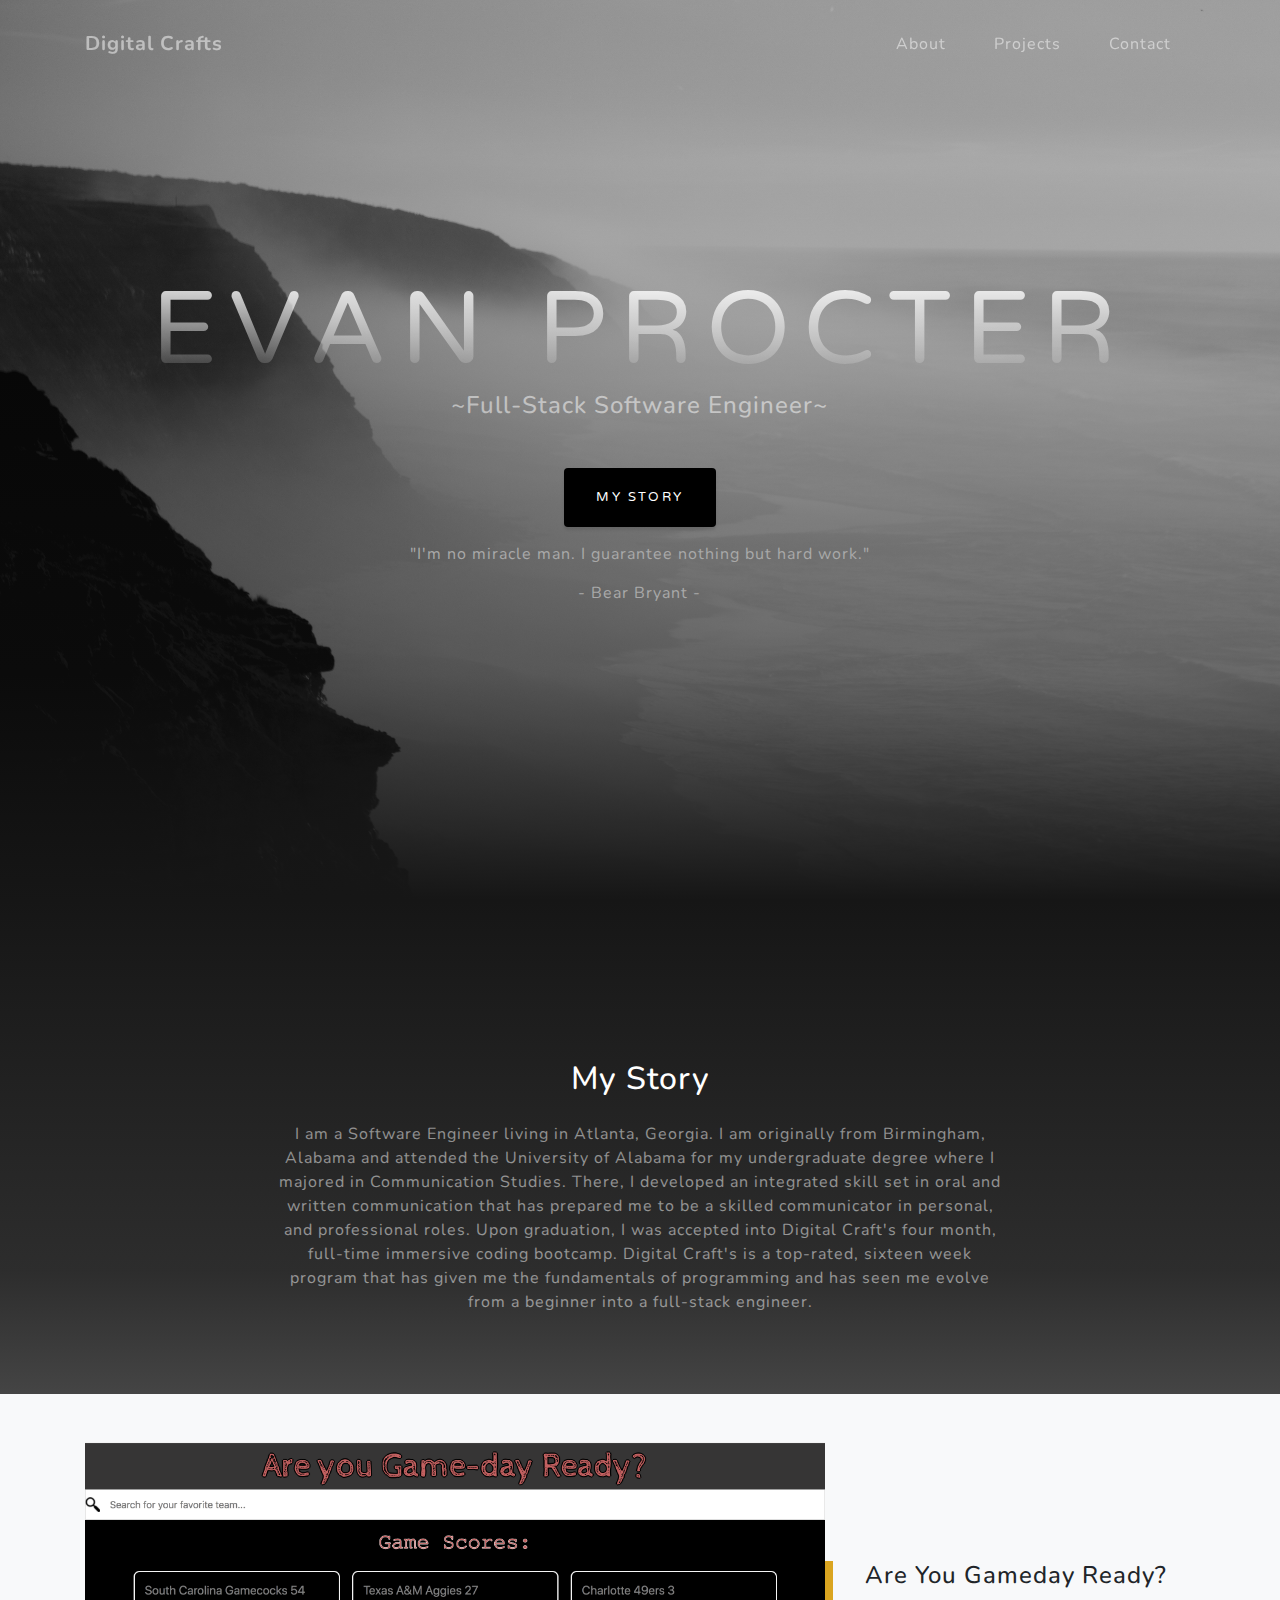
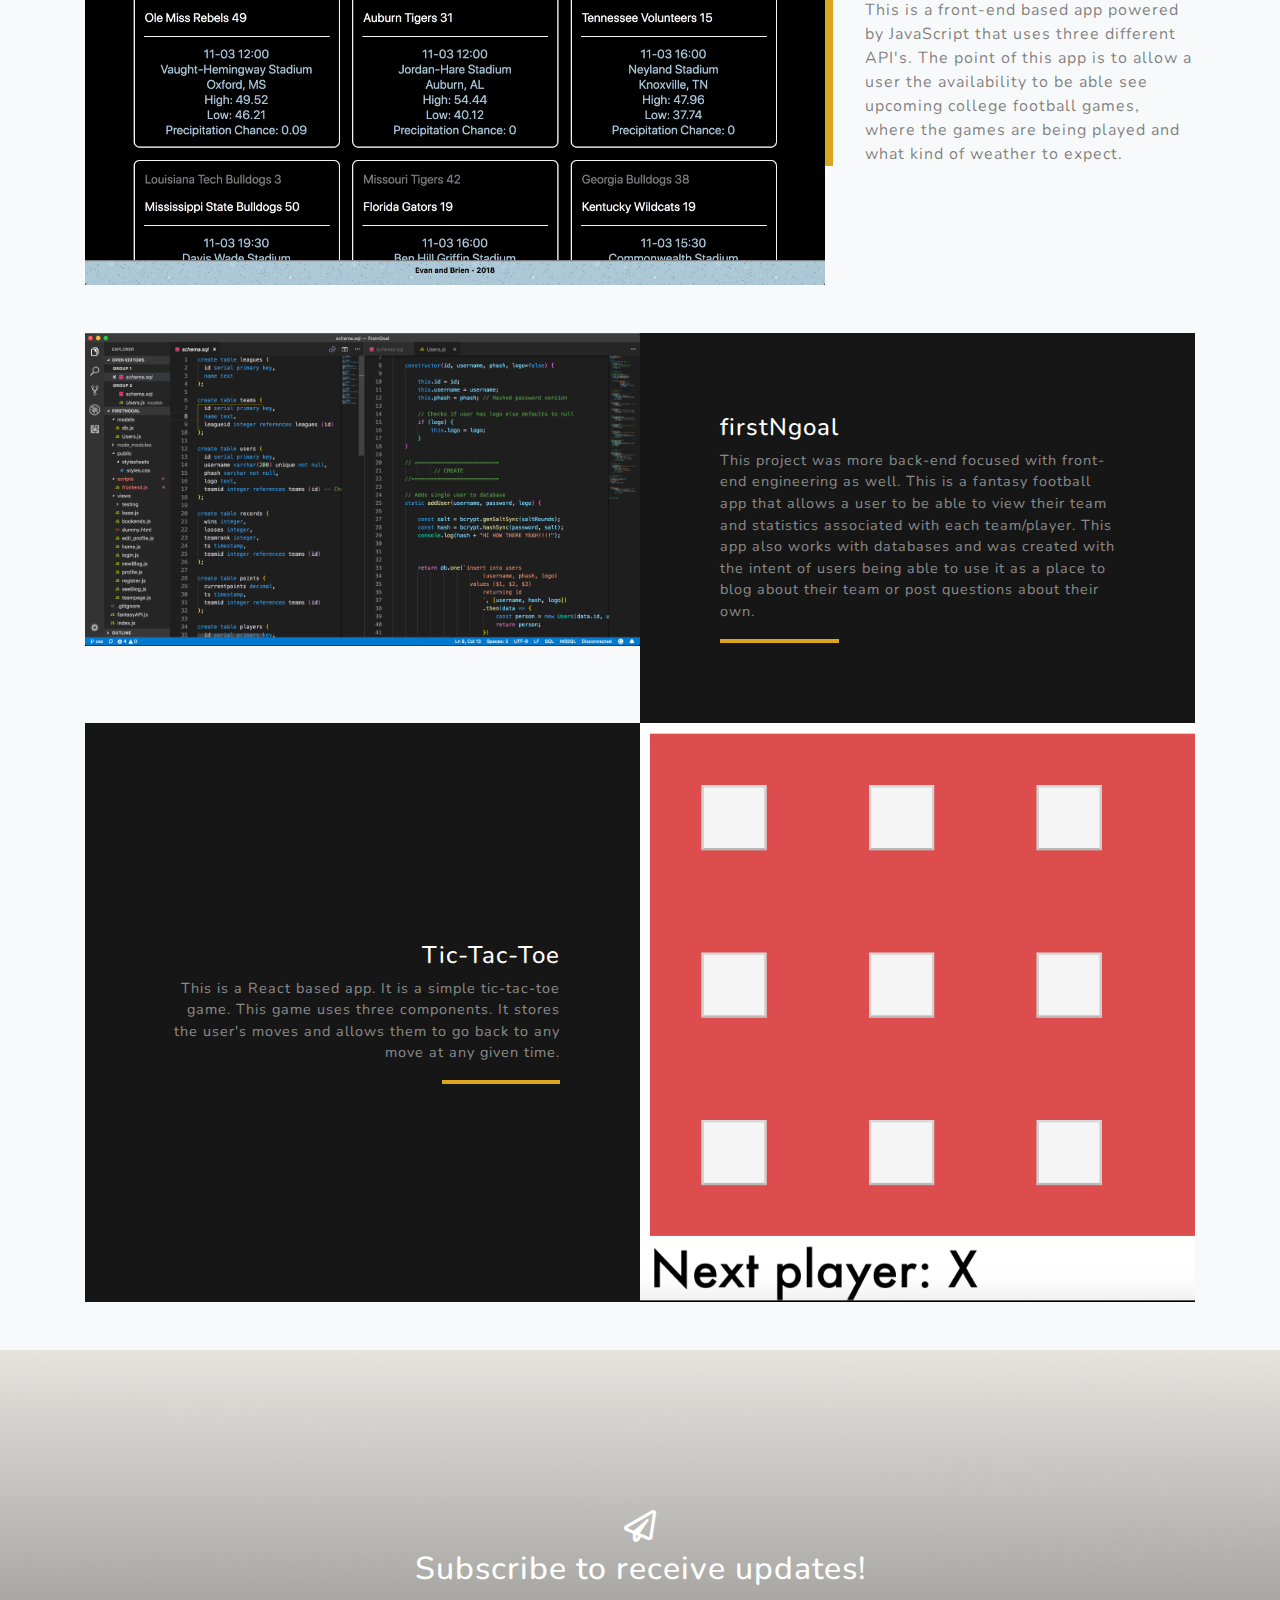
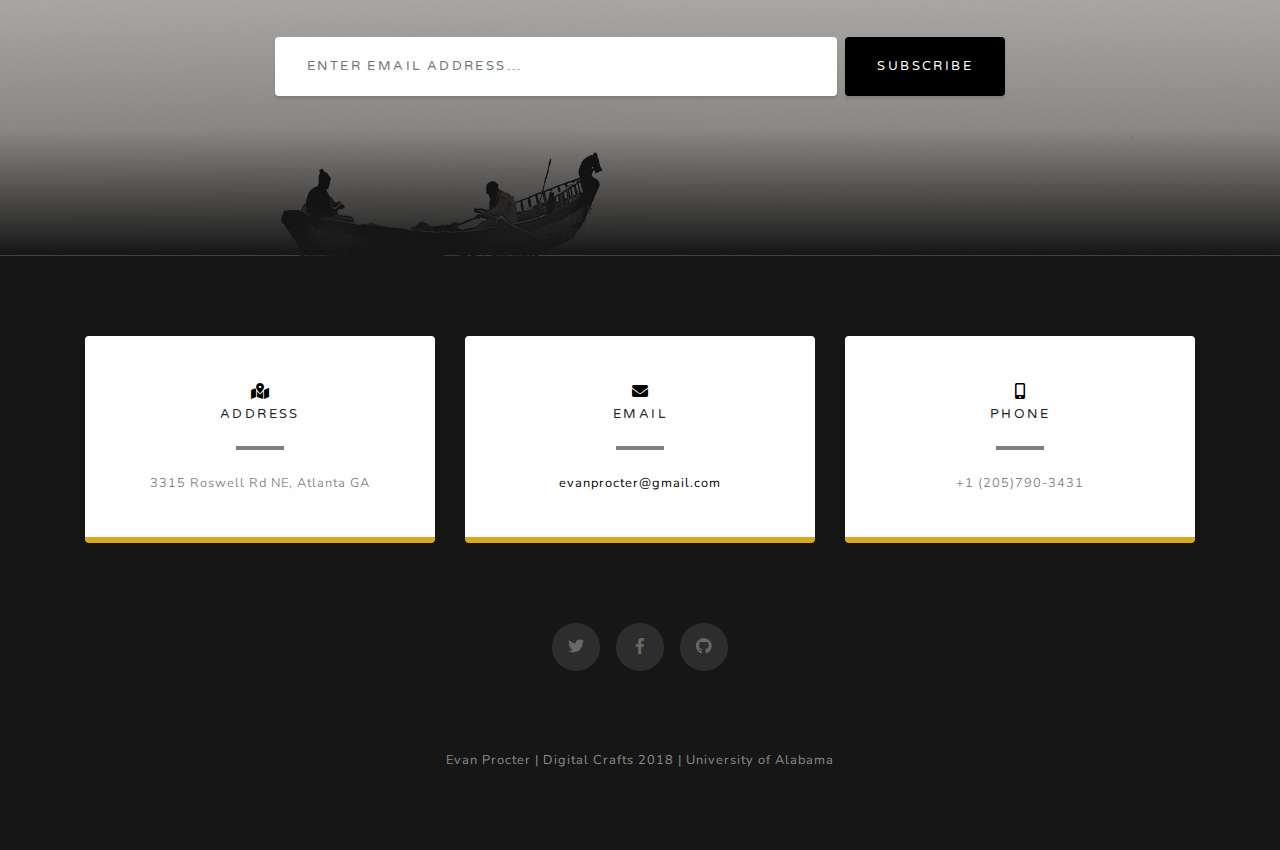
==== commit 7da8003a: "edited styling and added photos to img folder" ====
--- a/My Website/index.html
+++ b/My Website/index.html
@@ -28,7 +28,7 @@
     <!-- Navigation -->
     <nav class="navbar navbar-expand-lg navbar-light fixed-top" id="mainNav">
       <div class="container">
-        <a class="navbar-brand js-scroll-trigger" href="#page-top">Digital Crafts</a>
+        <a class="navbar-brand js-scroll-trigger" href="https://www.digitalcrafts.com/immersive-web.html">Digital Crafts</a>
         <button class="navbar-toggler navbar-toggler-right" type="button" data-toggle="collapse" data-target="#navbarResponsive" aria-controls="navbarResponsive" aria-expanded="false" aria-label="Toggle navigation">
           Menu
           <i class="fas fa-bars"></i>
@@ -54,8 +54,10 @@
       <div class="container d-flex h-100 align-items-center">
         <div class="mx-auto text-center">
           <h1 class="mx-auto my-0 text-uppercase">Evan Procter</h1>
-          <h2 class="text-white-50 mx-auto mt-2 mb-5">Full-Stack Software Engineer.</h2>
+          <h2 class="text-white-50 mx-auto mt-2 mb-5">~Full-Stack Software Engineer~</h2>
           <a href="#about" class="btn btn-primary js-scroll-trigger">My Story</a>
+          <p class="bear-quote">"I'm no miracle man. I guarantee nothing but hard work."</p>
+          <p class="bear-name">- Bear Bryant -</p> 
         </div>
       </div>
     </header>
@@ -69,23 +71,22 @@
             <p class="text-white-50">I am a Software Engineer living in Atlanta, Georgia. I am originally from Birmingham, Alabama and attended the University of Alabama for my undergraduate degree where I majored in Communication Studies. There, I developed an integrated skill set in oral and written communication that has prepared me to be a skilled communicator in personal, and professional roles. Upon graduation, I was accepted into Digital Craft's four month, full-time immersive coding bootcamp. Digital Craft's is a top-rated, sixteen week program that has given me the fundamentals of programming and has seen me evolve from a beginner into a full-stack engineer.</p>
           </div>
         </div>
-        <img src="img/ipad.png" class="img-fluid" alt="">
       </div>
     </section>
 
     <!-- Projects Section -->
     <section id="projects" class="projects-section bg-light">
       <div class="container">
-
+        
         <!-- Featured Project Row -->
         <div class="row align-items-center no-gutters mb-4 mb-lg-5">
           <div class="col-xl-8 col-lg-7">
-            <img class="img-fluid mb-3 mb-lg-0" src="img/bg-masthead.jpg" alt="">
+            <img class="img-fluid mb-3 mb-lg-0" src="img/gameday.png" alt="">
           </div>
           <div class="col-xl-4 col-lg-5">
             <div class="featured-text text-center text-lg-left">
               <h4>Are You Gameday Ready?</h4>
-              <p class="text-black-50 mb-0">This is a front-end based app powered by JavaScript that uses three different API's. The point of this app is to allow the user to be able see upcoming college football games and allow the user to see where the game is going to be played and what kind of weather to expect.</p>
+              <p class="text-black-50 mb-0">This is a front-end based app powered by JavaScript that uses three different API's. The point of this app is to allow a user the availability to be able see upcoming college football games, where the games are being played and what kind of weather to expect.</p>
             </div>
           </div>
         </div>
@@ -93,14 +94,14 @@
         <!-- Project One Row -->
         <div class="row justify-content-center no-gutters mb-5 mb-lg-0">
           <div class="col-lg-6">
-            <img class="img-fluid" src="img/demo-image-01.jpg" alt="">
+            <img class="img-fluid" src="img/firstNgoal.png" alt="">
           </div>
           <div class="col-lg-6">
             <div class="bg-black text-center h-100 project">
               <div class="d-flex h-100">
                 <div class="project-text w-100 my-auto text-center text-lg-left">
                   <h4 class="text-white">firstNgoal</h4>
-                  <p class="mb-0 text-white-50">This project was created using front and back-end engineering. This is a fantasy football app that allows a user to be able to view their team and statistics associated with each player. This app was also created with the intent of users being able to use it as a place to blog about their team or post questions about their own.</p>
+                  <p class="mb-0 text-white-50">This project was more back-end focused with front-end engineering as well. This is a fantasy football app that allows a user to be able to view their team and statistics associated with each team/player. This app also works with databases and was created with the intent of users being able to use it as a place to blog about their team or post questions about their own.</p>
                   <hr class="d-none d-lg-block mb-0 ml-0">
                 </div>
               </div>
@@ -111,14 +112,14 @@
         <!-- Project Two Row -->
         <div class="row justify-content-center no-gutters">
           <div class="col-lg-6">
-            <img class="img-fluid" src="img/demo-image-02.jpg" alt="">
+            <img class="img-fluid" src="img/tic-tac-toeee.png" alt="">
           </div>
           <div class="col-lg-6 order-lg-first">
             <div class="bg-black text-center h-100 project">
               <div class="d-flex h-100">
                 <div class="project-text w-100 my-auto text-center text-lg-right">
-                  <h4 class="text-white">Mountains</h4>
-                  <p class="mb-0 text-white-50">Another example of a project with its respective description. These sections work well responsively as well, try this theme on a small screen!</p>
+                  <h4 class="text-white">Tic-Tac-Toe</h4>
+                  <p class="mb-0 text-white-50">This is a React based app. It is a simple tic-tac-toe game. This game uses three components. It stores the user's moves and allows them to go back to any move at any given time.</p>
                   <hr class="d-none d-lg-block mb-0 mr-0">
                 </div>
               </div>
--- a/My Website/css/grayscale.min.css
+++ b/My Website/css/grayscale.min.css
@@ -2,4 +2,4 @@
  * Start Bootstrap - Grayscale v5.0.2 (https://startbootstrap.com/template-overviews/grayscale)
  * Copyright 2013-2018 Start Bootstrap
  * Licensed under MIT (https://github.com/BlackrockDigital/startbootstrap-grayscale/blob/master/LICENSE)
- */#mainNav{min-height:56px;background-color:#fff}#mainNav .navbar-toggler{font-size:80%;padding:.75rem;color:#64a19d;border:1px solid #64a19d}#mainNav .navbar-toggler:focus{outline:0}#mainNav .navbar-brand{color:#161616;font-weight:700;padding:.9rem 0}#mainNav .navbar-nav .nav-item:hover{color:fade(white,80%);outline:0;background-color:transparent}#mainNav .navbar-nav .nav-item:active,#mainNav .navbar-nav .nav-item:focus{outline:0;background-color:transparent}@media (min-width:992px){#mainNav{padding-top:0;padding-bottom:0;border-bottom:none;background-color:transparent;-webkit-transition:background-color .3s ease-in-out;transition:background-color .3s ease-in-out}#mainNav .navbar-brand{padding:.5rem 0;color:rgba(255,255,255,.5)}#mainNav .nav-link{-webkit-transition:none;transition:none;padding:2rem 1.5rem;color:rgba(255,255,255,.5)}#mainNav .nav-link:hover{color:rgba(255,255,255,.75)}#mainNav .nav-link:active{color:#fff}#mainNav.navbar-shrink{background-color:#fff}#mainNav.navbar-shrink .navbar-brand{color:#161616}#mainNav.navbar-shrink .nav-link{color:#161616;padding:1.5rem 1.5rem 1.25rem;border-bottom:.25rem solid transparent}#mainNav.navbar-shrink .nav-link:hover{color:#64a19d}#mainNav.navbar-shrink .nav-link:active{color:#467370}#mainNav.navbar-shrink .nav-link.active{color:#64a19d;outline:0;border-bottom:.25rem solid #64a19d}}.masthead{position:relative;width:100%;height:auto;min-height:35rem;padding:15rem 0;background:-webkit-gradient(linear,left top,left bottom,from(rgba(22,22,22,.1)),color-stop(75%,rgba(22,22,22,.5)),to(#161616)),url(../img/bg-masthead.jpg);background:linear-gradient(to bottom,rgba(22,22,22,.1) 0,rgba(22,22,22,.5) 75%,#161616 100%),url(../img/bg-masthead.jpg);background-position:center;background-repeat:no-repeat;background-attachment:scroll;background-size:cover}.masthead h1{font-family:'Varela Round';font-size:2.5rem;line-height:2.5rem;letter-spacing:.8rem;background:-webkit-linear-gradient(rgba(255,255,255,.9),rgba(255,255,255,0));-webkit-text-fill-color:transparent;-webkit-background-clip:text}.masthead h2{max-width:20rem;font-size:1rem}@media (min-width:768px){.masthead h1{font-size:4rem;line-height:4rem}}@media (min-width:992px){.masthead{height:100vh;padding:0}.masthead h1{font-size:6.5rem;line-height:6.5rem;letter-spacing:.8rem}.masthead h2{max-width:30rem;font-size:1.25rem}}.btn{-webkit-box-shadow:0 .1875rem .1875rem 0 rgba(0,0,0,.1)!important;box-shadow:0 .1875rem .1875rem 0 rgba(0,0,0,.1)!important;padding:1.25rem 2rem;font-family:'Varela Round';font-size:80%;text-transform:uppercase;letter-spacing:.15rem;border:0}.btn-primary{background-color:#64a19d}.btn-primary:hover{background-color:#4f837f}.btn-primary:focus{background-color:#4f837f;color:#fff}.btn-primary:active{background-color:#467370!important}.about-section{padding-top:10rem;background:-webkit-gradient(linear,left top,left bottom,from(#161616),color-stop(75%,rgba(22,22,22,.9)),to(rgba(22,22,22,.8)));background:linear-gradient(to bottom,#161616 0,rgba(22,22,22,.9) 75%,rgba(22,22,22,.8) 100%)}.about-section p{margin-bottom:5rem}.projects-section{padding:10rem 0}.projects-section .featured-text{padding:2rem}@media (min-width:992px){.projects-section .featured-text{padding:0 0 0 2rem;border-left:.5rem solid #64a19d}}.projects-section .project-text{padding:3rem;font-size:90%}@media (min-width:992px){.projects-section .project-text{padding:5rem}.projects-section .project-text hr{border-color:#64a19d;border-width:.25rem;width:30%}}.signup-section{padding:10rem 0;background:-webkit-gradient(linear,left top,left bottom,from(rgba(22,22,22,.1)),color-stop(75%,rgba(22,22,22,.5)),to(#161616)),url(../img/bg-signup.jpg);background:linear-gradient(to bottom,rgba(22,22,22,.1) 0,rgba(22,22,22,.5) 75%,#161616 100%),url(../img/bg-signup.jpg);background-position:center;background-repeat:no-repeat;background-attachment:scroll;background-size:cover}.signup-section .form-inline input{-webkit-box-shadow:0 .1875rem .1875rem 0 rgba(0,0,0,.1)!important;box-shadow:0 .1875rem .1875rem 0 rgba(0,0,0,.1)!important;padding:1.25rem 2rem;height:auto;font-family:'Varela Round';font-size:80%;text-transform:uppercase;letter-spacing:.15rem;border:0}.contact-section{padding:5rem 0 0}.contact-section .card{border:0;border-bottom:.25rem solid #64a19d}.contact-section .card h4{font-size:.8rem;font-family:'Varela Round';text-transform:uppercase;letter-spacing:.15rem}.contact-section .card hr{border-color:#64a19d;border-width:.25rem;width:3rem}.contact-section .social{margin-top:5rem}.contact-section .social a{text-align:center;height:3rem;width:3rem;background:rgba(255,255,255,.1);border-radius:100%;line-height:3rem;color:rgba(255,255,255,.3)}.contact-section .social a:hover{color:rgba(255,255,255,.5)}.contact-section .social a:active{color:#fff}body{font-family:Nunito;letter-spacing:.0625em}a{color:#64a19d}a:focus,a:hover{text-decoration:none;color:#3c6360}.bg-black{background-color:#161616!important}.bg-primary{background-color:#64a19d!important}.text-primary{color:#64a19d!important}footer{padding:5rem 0}+ */#mainNav{min-height:56px;background-color:#fff}#mainNav .navbar-toggler{font-size:80%;padding:.75rem;color:black;border:1px solid black}#mainNav .navbar-toggler:focus{outline:0}#mainNav .navbar-brand{color:#161616;font-weight:700;padding:.9rem 0}#mainNav .navbar-nav .nav-item:hover{color:fade(black,80%);outline:0;background-color:transparent}#mainNav .navbar-nav .nav-item:active,#mainNav .navbar-nav .nav-item:focus{outline:0;background-color:transparent}@media (min-width:992px){#mainNav{padding-top:0;padding-bottom:0;border-bottom:none;background-color:transparent;-webkit-transition:background-color .3s ease-in-out;transition:background-color .3s ease-in-out}#mainNav .navbar-brand{padding:.5rem 0;color:rgba(255,255,255,.5)}#mainNav .nav-link{-webkit-transition:none;transition:none;padding:2rem 1.5rem;color:rgba(255,255,255,.5)}#mainNav .nav-link:hover{color:rgba(255,255,255,.75)}#mainNav .nav-link:active{color:#fff}#mainNav.navbar-shrink{background-color:#fff}#mainNav.navbar-shrink .navbar-brand{color:#161616}#mainNav.navbar-shrink .nav-link{color:#161616;padding:1.5rem 1.5rem 1.25rem;border-bottom:.25rem solid transparent}#mainNav.navbar-shrink .nav-link:hover{color:goldenrod}#mainNav.navbar-shrink .nav-link:active{color:goldenrod}#mainNav.navbar-shrink .nav-link.active{color:goldenrod;outline:0;border-bottom:.25rem solid grey}}.masthead{position:relative;width:100%;height:auto;min-height:35rem;padding:15rem 0;background:-webkit-gradient(linear,left top,left bottom,from(rgba(22,22,22,.1)),color-stop(75%,rgba(22,22,22,.5)),to(#161616)),url(../img/bg-masthead.jpg);background:linear-gradient(to bottom,rgba(22,22,22,.1) 0,rgba(22,22,22,.5) 75%,#161616 100%),url(../img/bg-masthead.jpg);background-position:center;background-repeat:no-repeat;background-attachment:scroll;background-size:cover}.masthead h1{font-family:'Varela Round';font-size:2.5rem;line-height:2.5rem;letter-spacing:.8rem;background:-webkit-linear-gradient(rgba(255,255,255,.9),rgba(255,255,255,0));-webkit-text-fill-color:transparent;-webkit-background-clip:text}.masthead h2{max-width:20rem;font-size:1em}@media (min-width:768px){.masthead h1{font-size:4rem;line-height:4rem}}@media (min-width:992px){.masthead{height:100vh;padding:0}.masthead h1{font-size:6.5rem;line-height:6.5rem;letter-spacing:.8rem}.masthead h2{max-width:40rem;font-size:1.50rem}}.btn{-webkit-box-shadow:0 .1875rem .1875rem 0 rgba(0,0,0,.1)!important;box-shadow:0 .1875rem .1875rem 0 rgba(0,0,0,.1)!important;padding:1.25rem 2rem;font-family:'Varela Round';font-size:80%;text-transform:uppercase;letter-spacing:.15rem;border:0}.btn-primary{background-color:black;}.btn-primary:hover{background-color:grey}.btn-primary:focus{background-color:black;color:#fff;}.btn-primary:active{background-color:grey!important}.about-section{padding-top:10rem;background:-webkit-gradient(linear,left top,left bottom,from(#161616),color-stop(75%,rgba(22,22,22,.9)),to(rgba(22,22,22,.8)));background:linear-gradient(to bottom,#161616 0,rgba(22,22,22,.9) 75%,rgba(22,22,22,.8) 100%)}.about-section p{margin-bottom:5rem}.projects-section{padding:3rem 0}.projects-section .featured-text{padding:2rem}@media (min-width:992px){.projects-section .featured-text{padding:0 0 0 2rem;border-left:.5rem solid goldenrod}}.projects-section .project-text{padding:3rem;font-size:90%}@media (min-width:992px){.projects-section .project-text{padding:5rem}.projects-section .project-text hr{border-color:goldenrod;border-width:.25rem;width:30%}}.signup-section{padding:10rem 0;background:-webkit-gradient(linear,left top,left bottom,from(rgba(22,22,22,.1)),color-stop(75%,rgba(22,22,22,.5)),to(#161616)),url(../img/boat.jpg);background:linear-gradient(to bottom,rgba(22,22,22,.1) 0,rgba(22,22,22,.5) 75%,#161616 100%),url(../img/boat.jpg);background-position:center;background-repeat:no-repeat;background-attachment:scroll;background-size:cover}.signup-section .form-inline input{-webkit-box-shadow:0 .1875rem .1875rem 0 rgba(0,0,0,.1)!important;box-shadow:0 .1875rem .1875rem 0 rgba(0,0,0,.1)!important;padding:1.25rem 2rem;height:auto;font-family:'Varela Round';font-size:80%;text-transform:uppercase;letter-spacing:.15rem;border:0}.contact-section{padding:5rem 0 0}.contact-section .card{border:0;border-bottom:.40rem solid goldenrod}.contact-section .card h4{font-size:.8rem;font-family:'Varela Round';text-transform:uppercase;letter-spacing:.15rem}.contact-section .card hr{border-color:grey;border-width:.25rem;width:3rem}.contact-section .social{margin-top:5rem}.contact-section .social a{text-align:center;height:3rem;width:3rem;background:rgba(255,255,255,.1);border-radius:100%;line-height:3rem;color:rgba(255,255,255,.3)}.contact-section .social a:hover{color:rgba(255,255,255,.5)}.contact-section .social a:active{color:black}body{font-family:Nunito;letter-spacing:.0625em}a{color:black}a:focus,a:hover{text-decoration:none;color:#3c6360}.bg-black{background-color:#161616!important}.bg-primary{background-color:black!important}.text-primary{color:black!important}footer{padding:5rem 0}.bear-quote{color:darkgrey; margin:15px;}.bear-name{color:darkgrey}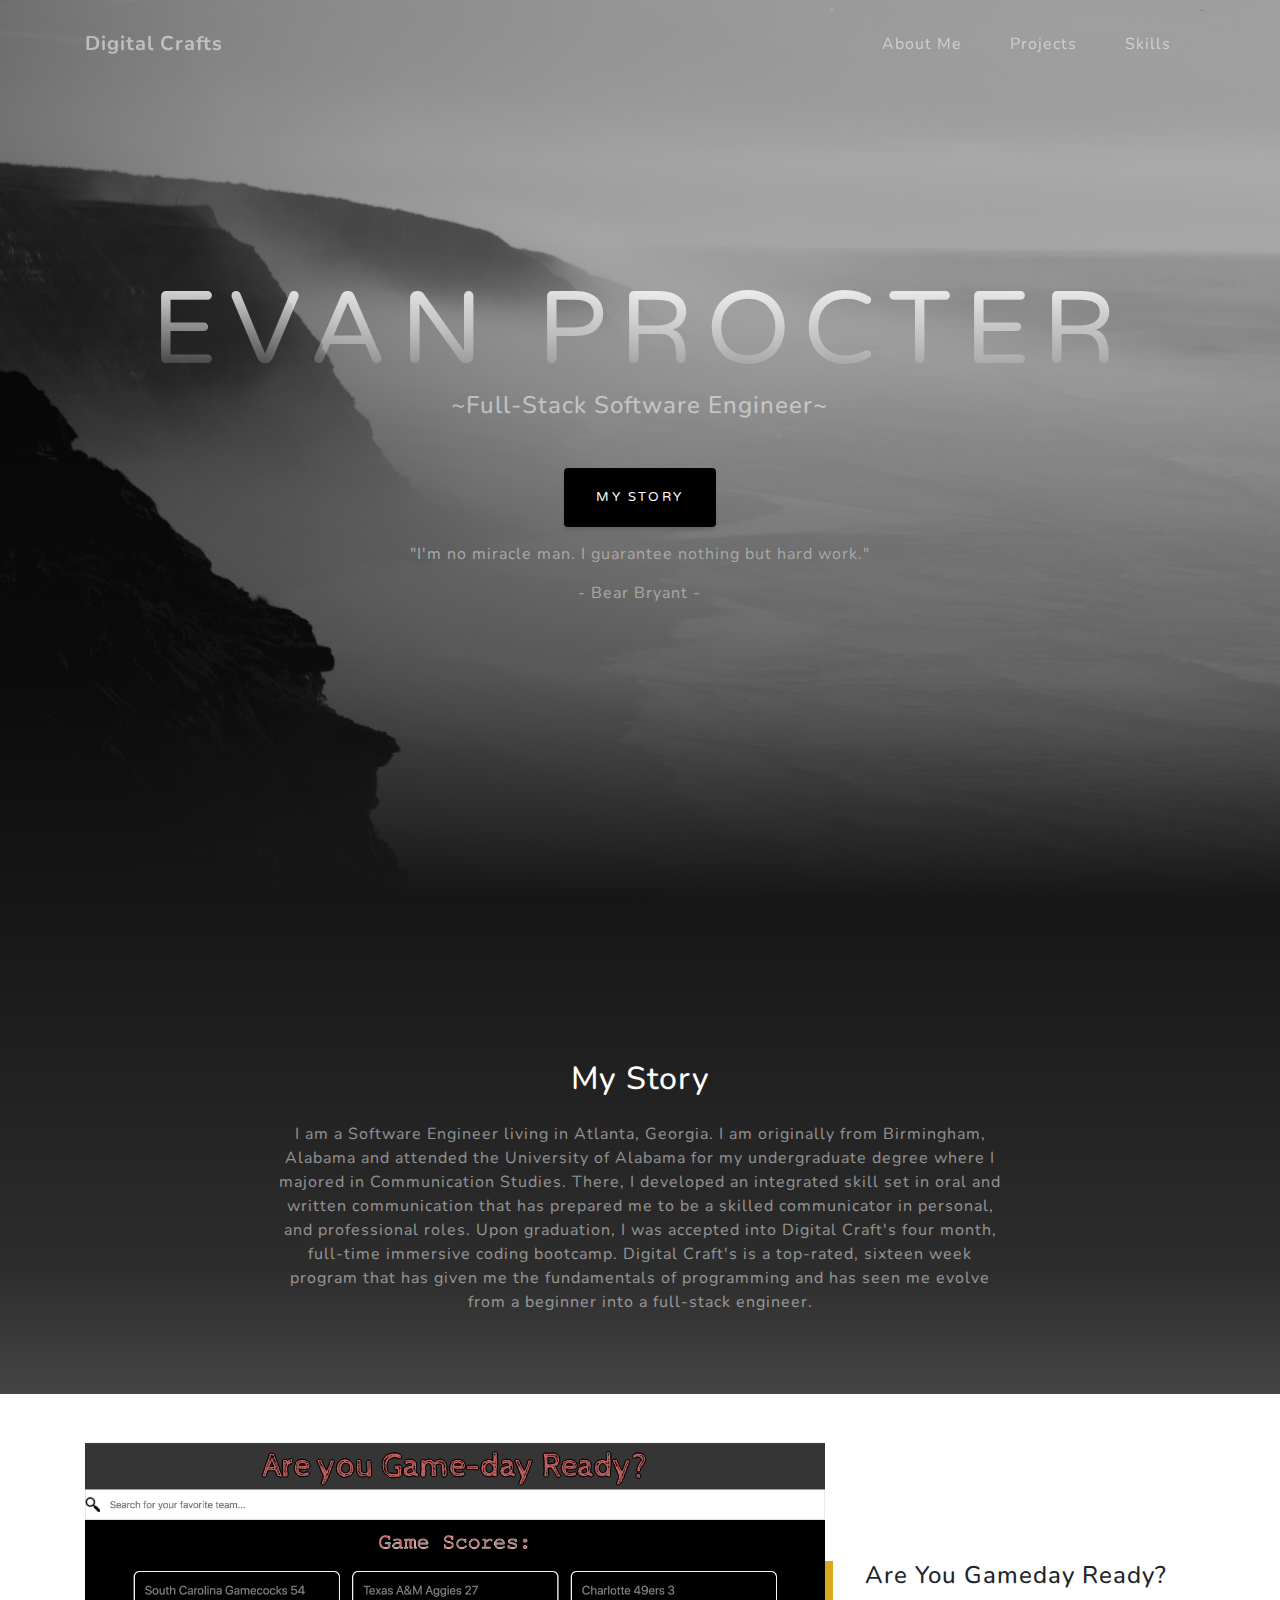
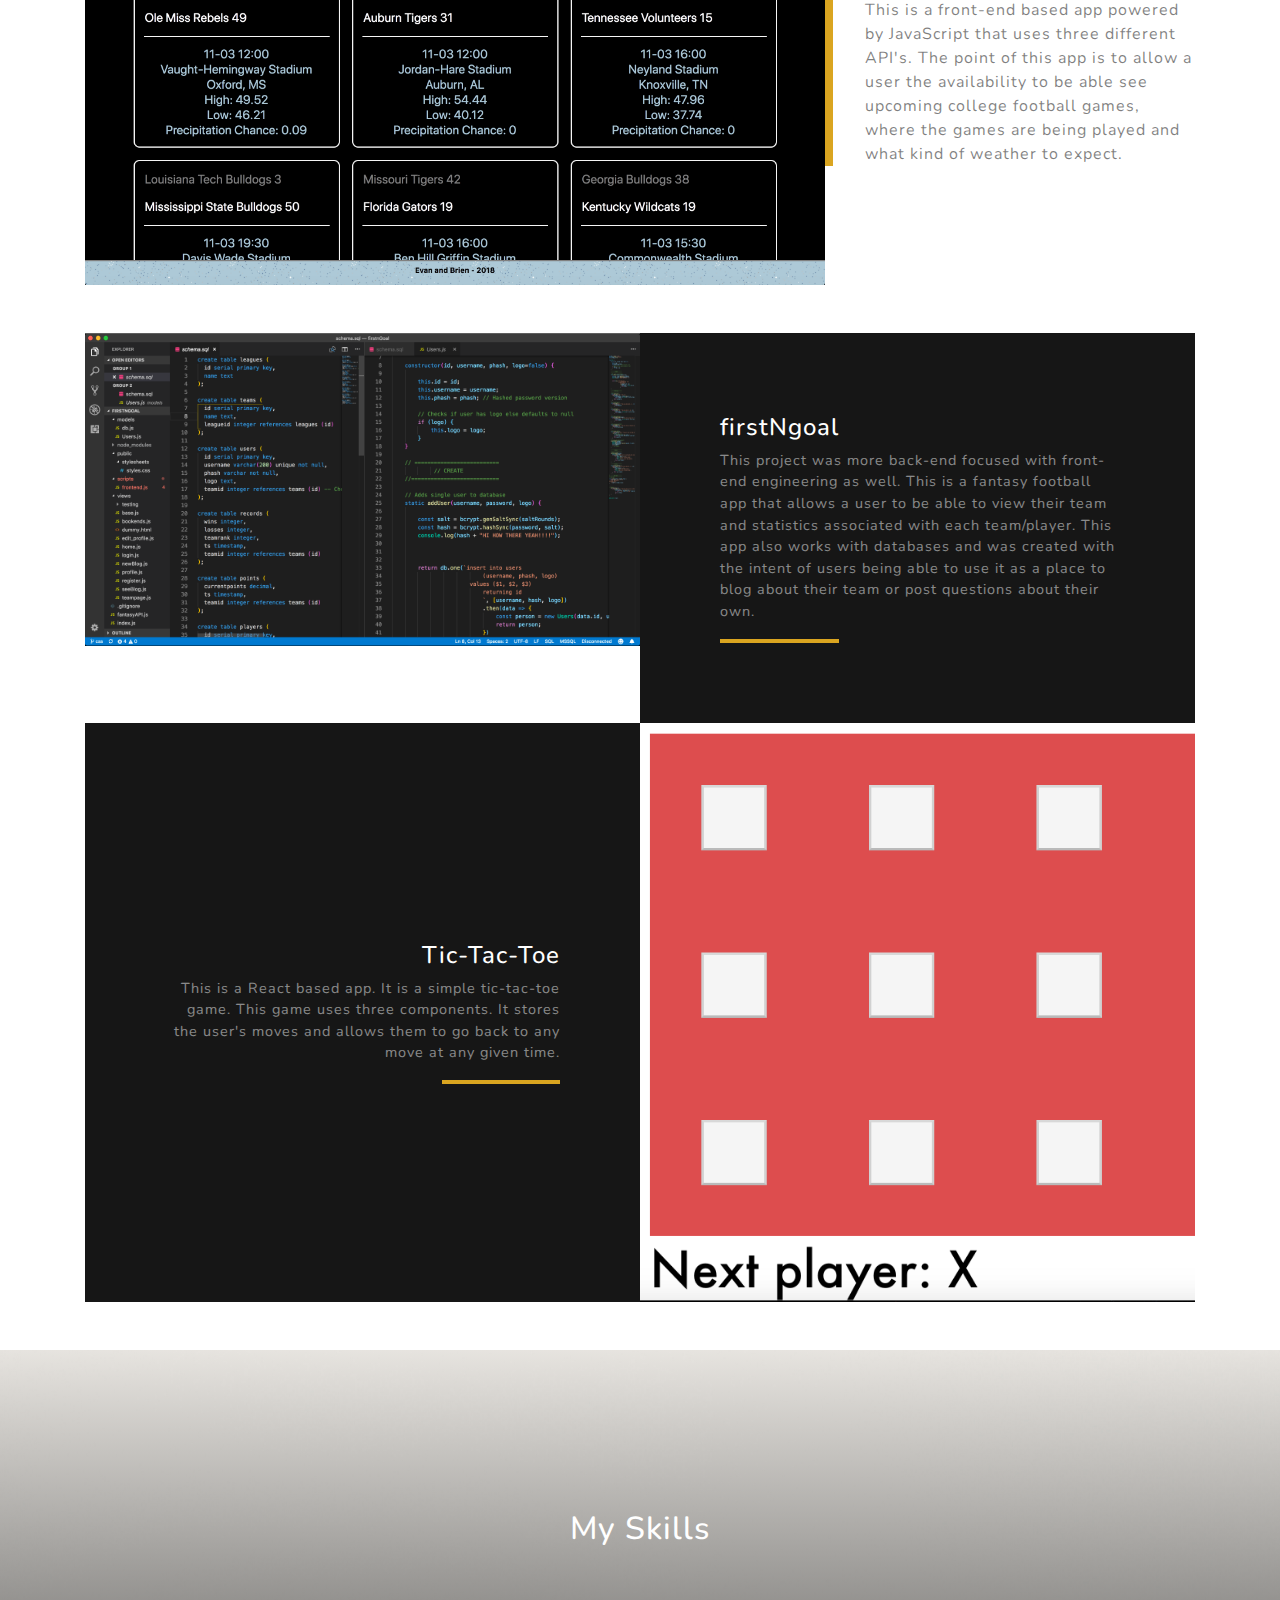
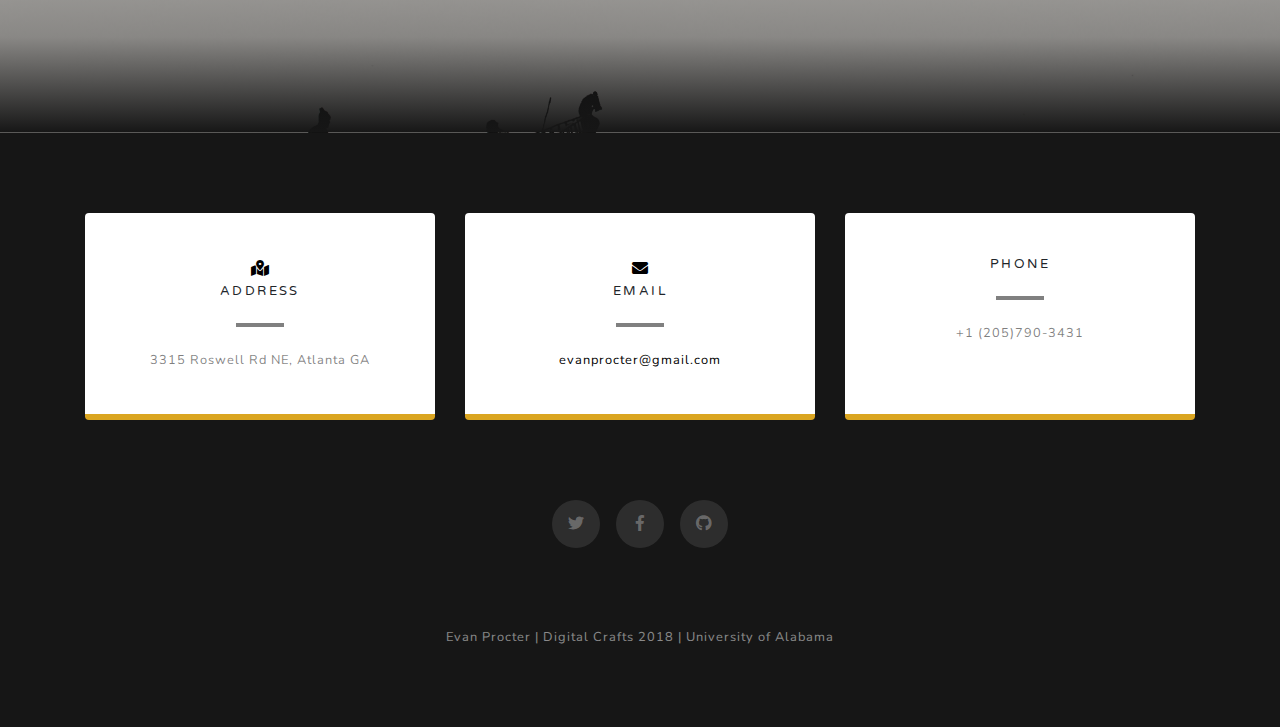
==== commit ccdcb0d2: "more editing done to the styles" ====
--- a/My Website/index.html
+++ b/My Website/index.html
@@ -36,13 +36,13 @@
         <div class="collapse navbar-collapse" id="navbarResponsive">
           <ul class="navbar-nav ml-auto">
             <li class="nav-item">
-              <a class="nav-link js-scroll-trigger" href="#about">About</a>
+              <a class="nav-link js-scroll-trigger" href="#about">About Me</a>
             </li>
             <li class="nav-item">
               <a class="nav-link js-scroll-trigger" href="#projects">Projects</a>
             </li>
             <li class="nav-item">
-              <a class="nav-link js-scroll-trigger" href="#signup">Contact</a>
+              <a class="nav-link js-scroll-trigger" href="#signup">Skills</a>
             </li>
           </ul>
         </div>
@@ -75,7 +75,7 @@
     </section>
 
     <!-- Projects Section -->
-    <section id="projects" class="projects-section bg-light">
+    <section id="projects" class="projects-section">
       <div class="container">
         
         <!-- Featured Project Row -->
@@ -135,14 +135,15 @@
       <div class="container">
         <div class="row">
           <div class="col-md-10 col-lg-8 mx-auto text-center">
-
-            <i class="far fa-paper-plane fa-2x mb-2 text-white"></i>
-            <h2 class="text-white mb-5">Subscribe to receive updates!</h2>
-
-            <form class="form-inline d-flex">
-              <input type="email" class="form-control flex-fill mr-0 mr-sm-2 mb-3 mb-sm-0" id="inputEmail" placeholder="Enter email address...">
-              <button type="submit" class="btn btn-primary mx-auto">Subscribe</button>
-            </form>
+            <h2 class="text-white mb-4">My Skills</h2>
+
+            <!-- <i class="far fa-paper-plane fa-2x mb-2 text-white"></i> -->
+            <!-- <h2 class="text-white mb-5">Subscribe to receive updates!</h2> -->
+
+            <!-- <form class="form-inline d-flex"> -->
+              <!-- <input type="email" class="form-control flex-fill mr-0 mr-sm-2 mb-3 mb-sm-0" id="inputEmail" placeholder="Enter email address..."> -->
+              <!-- <button type="submit" class="btn btn-primary mx-auto">Subscribe</button> -->
+            <!-- </form> -->
 
           </div>
         </div>
@@ -182,7 +183,7 @@
           <div class="col-md-4 mb-3 mb-md-0">
             <div class="card py-4 h-100">
               <div class="card-body text-center">
-                <i class="fas fa-mobile-alt text-primary mb-2"></i>
+                <!-- <i class="fas fa-mobile-alt text-primary mb-2"></i> -->
                 <h4 class="text-uppercase m-0">Phone</h4>
                 <hr class="my-4">
                 <div class="small text-black-50">+1 (205)790-3431</div>
